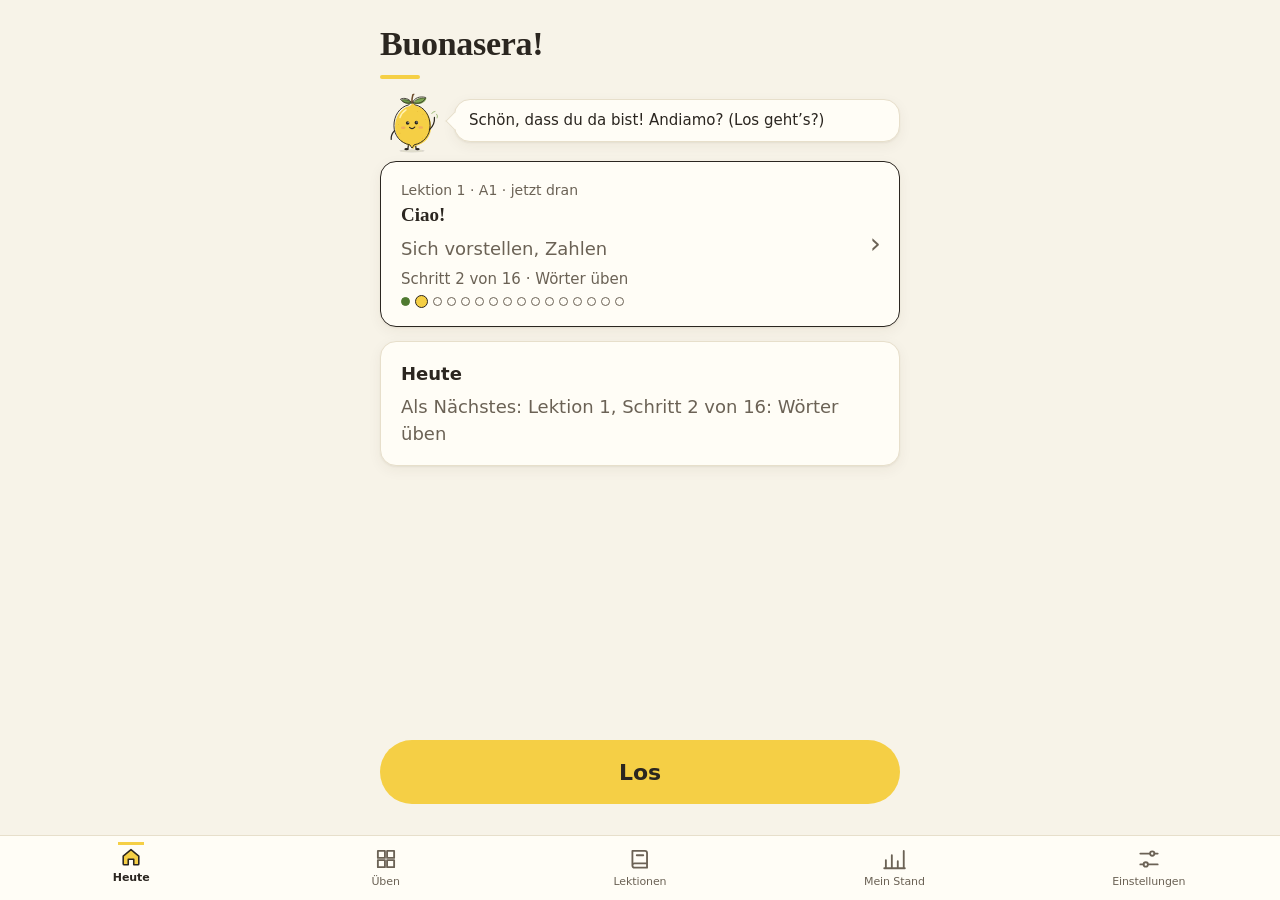
==== index.html @ 3db9e0c0 "Lektion als Weg, Etappe 2: Festigen statt Tageslimit - „Neue Wörter pro Tag“, Tageslimit und „Mehr n" ====
<!doctype html>
<html lang="de">
<head>
  <meta charset="utf-8">
  <meta name="viewport" content="width=device-width, initial-scale=1, viewport-fit=cover">
  <title>Italienisch</title>
  <meta name="description" content="Italienisch lernen – ruhig, ohne Werbung, offline.">
  <meta name="theme-color" content="#f7f3e8" media="(prefers-color-scheme: light)">
  <meta name="theme-color" content="#1e1c17" media="(prefers-color-scheme: dark)">

  <!-- iPhone: als App vom Home-Bildschirm starten -->
  <meta name="apple-mobile-web-app-capable" content="yes">
  <meta name="mobile-web-app-capable" content="yes">
  <meta name="apple-mobile-web-app-status-bar-style" content="default">
  <meta name="apple-mobile-web-app-title" content="Italienisch">
  <link rel="apple-touch-icon" href="icons/icon-180.png">
  <link rel="icon" href="icons/icon.svg" type="image/svg+xml">

  <link rel="manifest" href="manifest.webmanifest">
  <link rel="stylesheet" href="style.css">
</head>
<body>
  <main id="app">

    <!-- Startseite -->
    <section class="screen screen-heute" id="screen-start">
      <header class="kopf">
        <h1 id="gruss">Buongiorno!</h1>
      </header>

      <button class="begleiter" id="begleiter-start" type="button" aria-label="Begleiter: nächster Tipp">
        <span class="begleiter-bild"></span>
        <span class="begleiter-blase"><span class="begleiter-text"></span></span>
      </button>

      <!-- aktuelle Lektion (die Reihenfolge macht die App) -->
      <div class="lektionen-liste" id="jetzt-dran"></div>

      <div class="karte heute-karte">
        <p class="karte-titel">Heute</p>
        <p class="karte-text" id="heute-text">Etwa 10 Minuten: erst fällige Vokabeln, dann der nächste Teil deiner Lektion.</p>
        <div class="weiter-teil" id="weiter-karte" hidden>
          <p class="karte-text"><strong>Du warst gerade hier:</strong> <span id="weiter-text"></span></p>
          <button class="knopf-leise" id="knopf-weiter-verwerfen" type="button">Lieber neu anfangen</button>
        </div>
      </div>

      <button class="knopf-los knopf-los-unten" id="knopf-los" type="button">Los</button>
    </section>

    <!-- Reiter „Üben“ -->
    <section class="screen" id="screen-ueben" hidden>
      <header class="kopf">
        <h1>Frei üben</h1>
      </header>

      <div class="begleiter" id="begleiter-ueben">
        <span class="begleiter-bild"></span>
        <span class="begleiter-blase"><span class="begleiter-text"></span></span>
      </div>

      <button class="karte karte-knopf ueben-karte" id="knopf-kasten" type="button">
        <span class="ueben-symbol symbol-orange" aria-hidden="true"><svg viewBox="0 0 24 24"><path d="M4 9.5h16v10a1 1 0 0 1-1 1H5a1 1 0 0 1-1-1zM4 9.5 6 4.5h12l2 5M9.5 13.5h5"/></svg></span>
        <span class="karte-titel">Vokabelkasten</span>
        <span class="karte-text" id="kasten-stand-ueben">Deine Wörter in 5 Fächern</span>
        <span class="pfeil" aria-hidden="true">›</span>
      </button>

      <button class="karte karte-knopf ueben-karte" id="knopf-lesen" type="button">
        <span class="ueben-symbol symbol-gelb" aria-hidden="true"><svg viewBox="0 0 24 24"><path d="M12 6.5C10 5 7 4.5 4 5v13c3-.5 6 0 8 1.5 2-1.5 5-2 8-1.5V5c-3-.5-6 0-8 1.5zM12 6.5v13"/></svg></span>
        <span class="karte-titel">Lesen</span>
        <span class="karte-text" id="lesen-stand">Texte und Rezepte</span>
        <span class="pfeil" aria-hidden="true">›</span>
      </button>

      <button class="karte karte-knopf ueben-karte" id="knopf-grammatik" type="button">
        <span class="ueben-symbol symbol-gruen" aria-hidden="true"><svg viewBox="0 0 24 24"><path d="M4.5 19 9 5h1.5l4.5 14M6.3 14h6.9M16.5 11.5c.6-.9 1.5-1.3 2.5-1.3 1.6 0 2.5 1 2.5 2.5V19m0-4c-.8-.4-1.7-.5-2.6-.4-1.6.2-2.6 1-2.6 2.3 0 1.3 1 2.2 2.4 2.2 1.4 0 2.4-.8 2.8-1.8"/></svg></span>
        <span class="karte-titel">Grammatik</span>
        <span class="karte-text" id="grammatik-stand">Regeln und Übungen</span>
        <span class="pfeil" aria-hidden="true">›</span>
      </button>

      <button class="karte karte-knopf ueben-karte" id="knopf-hoeren-start" type="button">
        <span class="ueben-symbol symbol-blau" aria-hidden="true"><svg viewBox="0 0 24 24"><path d="M4.5 15v-3a7.5 7.5 0 0 1 15 0v3M4.5 14.5h2.5a1 1 0 0 1 1 1V19a1 1 0 0 1-1 1H5.5a1 1 0 0 1-1-1zM19.5 14.5H17a1 1 0 0 0-1 1V19a1 1 0 0 0 1 1h1.5a1 1 0 0 0 1-1z"/></svg></span>
        <span class="karte-titel">Hören &amp; Üben</span>
        <span class="karte-text" id="hoeren-stand-start">Wortpaare, Hören und schreiben, Sätze legen</span>
        <span class="pfeil" aria-hidden="true">›</span>
      </button>

      <button class="karte karte-knopf ueben-karte" id="knopf-woerterbuch" type="button">
        <span class="ueben-symbol symbol-stift" aria-hidden="true"><svg viewBox="0 0 24 24"><circle cx="10.5" cy="10.5" r="6"/><path d="M15 15l5 5"/></svg></span>
        <span class="karte-titel">Wörterbuch</span>
        <span class="karte-text">Italienisch – Deutsch, offline</span>
        <span class="pfeil" aria-hidden="true">›</span>
      </button>
    </section>

    <!-- Vokabelkasten (unter „Üben“): Fächer, fällige üben, Fach vorziehen -->
    <section class="screen" id="screen-kasten" hidden>
      <header class="kopf">
        <h1>Vokabelkasten</h1>
      </header>
      <p class="karte-text" id="kasten-zusammen"></p>
      <p class="meldung" id="kasten-zuletzt" hidden></p>

      <div class="kasten-faecher" id="kasten-faecher"></div>
      <p class="karte-text klein">Fach antippen: Wörter daraus vorziehen und üben.</p>

      <div class="knopf-gruppe">
        <button class="knopf-haupt" id="knopf-kasten-faellig" type="button">Fällige üben</button>
        <button class="knopf-zurueck" data-zurueck="ueben" type="button">Zurück zu Üben</button>
      </div>
    </section>

    <!-- Reiter „Lektionen“ -->
    <section class="screen" id="screen-lektionen" hidden>
      <header class="kopf">
        <h1>Lektionen</h1>
      </header>
      <p class="karte-text klein">Die App nimmt die Lektionen unter „Heute“ von selbst der Reihe nach. Hier kannst du vorblättern oder Erledigtes wiederholen.</p>
      <div class="lektionen-liste" id="lektionen-liste"></div>
      <details class="lektionen-erledigt" id="lektionen-erledigt" hidden>
        <summary id="lektionen-erledigt-titel">Erledigt – zum Wiederholen</summary>
        <div class="lektionen-liste" id="lektionen-erledigt-liste"></div>
      </details>
    </section>

    <!-- Eine Lektion -->
    <section class="screen" id="screen-lektion" hidden>
      <header class="kopf">
        <p class="gruss" id="lektion-meta"></p>
        <h1 id="lektion-titel" lang="it"></h1>
      </header>
      <p class="karte-text" id="lektion-situation"></p>

      <div class="begleiter" id="begleiter-lektion" hidden>
        <span class="begleiter-bild"></span>
        <span class="begleiter-blase"><span class="begleiter-text"></span></span>
      </div>

      <!-- Grammatik dieser Lektion: kurz zeigen, antippen öffnet das Kapitel -->
      <div class="lektion-grammatik" id="lektion-grammatik" hidden></div>

      <div class="lektionen-liste" id="lektion-teile"></div>

      <div class="karte" id="lektion-woerter" hidden>
        <p class="karte-titel">Wörter dieser Lektion</p>
        <ul class="lektion-wortliste" id="lektion-wortliste"></ul>
      </div>

      <div class="knopf-gruppe" id="lektion-extra"></div>

      <div class="knopf-gruppe">
        <button class="knopf-zurueck" data-zurueck type="button">Zur Startseite</button>
      </div>
    </section>

    <!-- Wörter einer Lektion: kenne ich / neu -->
    <section class="screen" id="screen-wortcheck" hidden>
      <header class="kopf">
        <p class="gruss" id="wortcheck-meta"></p>
        <h1>Kennst du die schon?</h1>
      </header>
      <p class="karte-text">Tipp an, was du schon kennst. Alles andere lernst du in den nächsten Runden kennen.</p>
      <p class="karte-text klein" id="wortcheck-duolingo" hidden>Wörter aus deiner Duolingo-Liste stehen schon auf „kenne ich“. Stimmt etwas nicht, tipp einfach auf „neu“.</p>

      <div class="wortcheck-liste" id="wortcheck-liste"></div>

      <div class="knopf-gruppe">
        <button class="knopf-haupt" id="knopf-wortcheck-fertig" type="button">Fertig</button>
      </div>
    </section>

    <!-- Sichern und Laden -->
    <section class="screen" id="screen-daten" hidden>
      <header class="kopf">
        <h1>Sichern &amp; Laden</h1>
      </header>

      <div class="karte">
        <p class="karte-text">Dein Lernstand liegt nur auf diesem iPhone. Mit „Sichern“ legst du eine Kopie als Datei ab, am besten in iCloud Drive. Mit „Laden“ holst du sie zurück, z. B. auf einem neuen iPhone.</p>
      </div>

      <div class="karte">
        <p class="karte-titel">Zuletzt gesichert</p>
        <p class="karte-text" id="zuletzt-gesichert">noch nie</p>
      </div>

      <p class="meldung" id="daten-meldung" role="status" hidden></p>

      <div class="knopf-gruppe">
        <button class="knopf-haupt" id="knopf-sichern" type="button">Sichern</button>
        <button class="knopf-zweit" id="knopf-laden" type="button">Laden</button>
        <input type="file" id="datei-laden" accept=".json,application/json" hidden>
        <button class="knopf-zurueck" data-zurueck="einst" type="button">Zurück</button>
      </div>
    </section>

    <!-- Meine Wörter -->
    <section class="screen" id="screen-woerter" hidden>
      <header class="kopf">
        <h1>Meine Wörter</h1>
      </header>
      <div class="filter-reihe" id="woerter-filter" role="group" aria-label="Wörter filtern"></div>
      <label class="schalter-zeile">
        <input type="checkbox" id="woerter-verdecken">
        <span>Deutsch verdecken – tippe auf „zeigen“, um dich selbst zu prüfen. Zählt nicht für den Karteikasten.</span>
      </label>
      <div id="woerter-gruppen"></div>
      <button class="knopf-zurueck" data-zurueck="stand" type="button">Zurück</button>
    </section>

    <!-- Vokabel-Abfrage -->
    <section class="screen" id="screen-runde" hidden>
      <header class="kopf kopf-zeile">
        <h2 class="kopf-klein">Vokabeln</h2>
        <span class="stand" id="abfrage-stand"></span>
      </header>

      <div class="karte frage-karte">
        <p class="frage-art" id="frage-art">Auf Italienisch?</p>
        <p class="frage-wort" id="frage-wort" lang="de"></p>
        <p class="loesung-neu" id="loesung-neu" lang="it" hidden></p>
        <div class="hoer-knoepfe" id="runde-hoer" hidden>
          <button class="knopf-klein knopf-klein-voll" id="runde-play" type="button">▶ Anhören</button>
          <button class="knopf-klein" id="runde-langsam" type="button">Langsam</button>
        </div>
      </div>

      <!-- Kennenlernen: Wort wählen -->
      <div class="antworten" id="runde-auswahl" lang="it" hidden></div>

      <!-- Kennenlernen: Wortpaare -->
      <div class="paare" id="runde-paare" hidden>
        <div class="paare-spalte" id="runde-paare-it" lang="it"></div>
        <div class="paare-spalte" id="runde-paare-de" lang="de"></div>
      </div>

      <!-- Italienisch → Deutsch: Antwort aus Kacheln legen -->
      <div id="runde-kacheln" hidden>
        <div class="kachel-ablage" id="runde-ablage" lang="de" aria-label="Deine Antwort"></div>
        <div class="kachel-vorrat" id="runde-vorrat" lang="de" aria-label="Wörter"></div>
      </div>

      <form class="eingabe" id="abfrage-form" autocomplete="off">
        <input class="eingabe-feld" id="abfrage-eingabe" type="text" lang="it"
               autocomplete="off" autocorrect="off" autocapitalize="none" spellcheck="false"
               enterkeyhint="done" placeholder="Italienisch eintippen" aria-label="Antwort auf Italienisch">
      </form>

      <div class="rueckmeldung" id="rueckmeldung" role="status" hidden>
        <p class="rueck-titel" id="rueck-titel"></p>
        <p class="rueck-text" id="rueck-text"></p>
      </div>

      <div class="knopf-gruppe">
        <button class="knopf-haupt" id="knopf-pruefen" type="button">Prüfen</button>
        <button class="knopf-leise" id="knopf-weiss-nicht" type="button">Weiß ich nicht</button>
        <button class="knopf-zurueck" id="knopf-beenden" type="button">Runde beenden</button>
      </div>
    </section>

    <!-- Liste der Lesetexte -->
    <section class="screen" id="screen-texte" hidden>
      <header class="kopf">
        <h1>Lesen</h1>
      </header>
      <div class="text-liste" id="text-liste"></div>
      <button class="knopf-zurueck" data-zurueck="ueben" type="button">Zurück</button>
    </section>

    <!-- Einen Text lesen -->
    <section class="screen" id="screen-lesen" hidden>
      <header class="kopf">
        <p class="gruss" id="lesen-meta"></p>
        <h1 id="lesen-titel" lang="it"></h1>
      </header>

      <div class="lesen-werkzeuge">
        <button class="knopf-klein" id="knopf-vorlesen" type="button">▶ Vorlesen</button>
        <span class="hinweis">Tippe auf ein Wort.</span>
      </div>
      <details class="stimm-einstellung" id="stimm-einstellung">
        <summary>Stimme und Tempo</summary>
        <label class="feld-label" for="tempo-wahl">Tempo</label>
        <select class="eingabe-feld eingabe-klein" id="tempo-wahl" data-tempo>
          <option value="0.55">sehr langsam</option>
          <option value="0.7">langsam</option>
          <option value="0.85">etwas langsamer</option>
          <option value="1">normal</option>
        </select>
        <label class="feld-label" for="stimme-wahl" id="stimme-label" data-stimmen-teil>Stimme</label>
        <select class="eingabe-feld eingabe-klein" id="stimme-wahl" data-stimme="" data-stimmen-teil></select>
        <p class="karte-text klein">Bessere Stimmen: Einstellungen → Bedienungshilfen → Gesprochene Inhalte → Stimmen → Italienisch → eine „Premium“- oder „Verbessert“-Stimme laden. Sie betonen Fragen deutlicher.</p>
      </details>
      <p class="meldung fehler" id="vorlese-hinweis" role="status" hidden></p>

      <article class="karte lesetext" id="lesen-text" lang="it"></article>

      <h2 class="abschnitt" id="fragen-titel">Hast du es verstanden?</h2>
      <div id="lesen-fragen"></div>
      <p class="meldung" id="fragen-ergebnis" role="status" hidden></p>

      <div class="knopf-gruppe">
        <button class="knopf-haupt" id="knopf-fragen-pruefen" type="button">Antworten prüfen</button>
        <button class="knopf-zurueck" id="knopf-lesen-zurueck" type="button">Zurück zu den Texten</button>
        <button class="knopf-leise knopf-gefahr" id="knopf-text-loeschen" type="button" hidden>Text löschen</button>
      </div>
    </section>

    <!-- Eigenen Text einfügen -->
    <section class="screen" id="screen-text-neu" hidden>
      <header class="kopf">
        <h1>Eigener Text</h1>
      </header>
      <p class="hinweis">Füge einen italienischen Text ein, z. B. ein Rezept. Danach kannst du auf jedes Wort tippen.</p>
      <input class="eingabe-feld eingabe-titel" id="neu-titel" type="text" lang="it"
             autocomplete="off" placeholder="Titel (freiwillig)" aria-label="Titel">
      <textarea class="eingabe-feld eingabe-text" id="neu-text" lang="it" rows="10"
                autocomplete="off" autocorrect="off" spellcheck="false"
                placeholder="Text hier einfügen …" aria-label="Italienischer Text"></textarea>
      <button class="knopf-klein" id="knopf-einfuegen" type="button">Aus Zwischenablage einfügen</button>
      <p class="meldung fehler" id="neu-meldung" role="status" hidden></p>
      <div class="knopf-gruppe">
        <button class="knopf-haupt" id="knopf-text-speichern" type="button">Speichern und lesen</button>
        <button class="knopf-zurueck" id="knopf-text-abbrechen" type="button">Abbrechen</button>
      </div>
    </section>

    <!-- Liste der Grammatik-Kapitel -->
    <section class="screen" id="screen-grammatik" hidden>
      <header class="kopf">
        <h1>Grammatik</h1>
      </header>
      <div class="text-liste" id="kapitel-liste"></div>
      <button class="knopf-zurueck" data-zurueck="ueben" type="button">Zurück</button>
    </section>

    <!-- Ein Kapitel: Regel und Tabelle -->
    <section class="screen" id="screen-kapitel" hidden>
      <header class="kopf">
        <p class="gruss" id="kapitel-meta"></p>
        <h1 id="kapitel-titel"></h1>
      </header>
      <div class="karte regel" id="kapitel-regel"></div>
      <div class="tabelle-rahmen">
        <table class="tabelle" id="kapitel-tabelle" lang="it"></table>
      </div>
      <p class="karte-text" id="kapitel-uebungen-stand"></p>
      <p class="karte-text" id="kapitel-zusatz-hinweis" hidden>Beim letzten Üben war noch einiges neu. Leichtere Zusatzübungen helfen, Schritt für Schritt.</p>
      <div class="knopf-gruppe">
        <button class="knopf-haupt" id="knopf-ueben" type="button">Üben</button>
        <button class="knopf-zweit" id="knopf-zusatz" type="button" hidden>Leichtere Zusatzübungen</button>
        <button class="knopf-zurueck" id="knopf-kapitel-zurueck" type="button">Zurück</button>
      </div>
    </section>

    <!-- Übung: Lücke oder Kacheln -->
    <section class="screen" id="screen-uebung" hidden>
      <header class="kopf kopf-zeile">
        <h2 class="kopf-klein" id="uebung-titel">Übung</h2>
        <span class="stand" id="uebung-stand"></span>
      </header>

      <div class="karte frage-karte">
        <p class="frage-art" id="uebung-art"></p>
        <p class="frage-wort uebung-de" id="uebung-de"></p>
        <ol class="tipp-liste" id="uebung-tipp" hidden></ol>
      </div>

      <!-- Auswahl (Zusatzübungen) -->
      <div id="uebung-wahl" hidden>
        <p class="luecke-satz" id="wahl-satz" lang="it"></p>
        <div class="antworten" id="wahl-antworten" lang="it"></div>
      </div>

      <!-- Lücke -->
      <div id="uebung-luecke">
        <p class="luecke-satz" id="luecke-satz" lang="it"></p>
        <form class="eingabe" id="luecke-form" autocomplete="off">
          <input class="eingabe-feld" id="luecke-eingabe" type="text" lang="it"
                 autocomplete="off" autocorrect="off" autocapitalize="none" spellcheck="false"
                 enterkeyhint="done" placeholder="Fehlendes Wort" aria-label="Fehlendes Wort">
        </form>
      </div>

      <!-- Kacheln -->
      <div id="uebung-kacheln">
        <div class="kachel-ablage" id="kachel-ablage" lang="it" aria-label="Dein Satz"></div>
        <div class="kachel-vorrat" id="kachel-vorrat" lang="it" aria-label="Wörter"></div>
      </div>

      <div class="rueckmeldung" id="uebung-rueck" role="status" hidden>
        <p class="rueck-titel" id="uebung-rueck-titel"></p>
        <p class="rueck-text" id="uebung-rueck-text"></p>
      </div>

      <div class="knopf-gruppe">
        <button class="knopf-haupt" id="knopf-uebung" type="button">Prüfen</button>
        <button class="knopf-zweit" id="knopf-uebung-zusatz" type="button" hidden>Leichtere Zusatzübungen</button>
        <button class="knopf-zurueck" id="knopf-uebung-beenden" type="button">Übung beenden</button>
      </div>
    </section>

    <!-- Aufgabenrunde: „Kann ich schon“ und gemischte Übungen einer Wiederholung -->
    <section class="screen" id="screen-aufgaben" hidden>
      <header class="kopf kopf-zeile">
        <h2 class="kopf-klein" id="aufgaben-titel"></h2>
        <span class="stand" id="aufgaben-stand"></span>
      </header>

      <div class="karte frage-karte">
        <p class="frage-art" id="aufgabe-art"></p>
        <p class="frage-wort" id="aufgabe-text"></p>
        <div class="hoer-knoepfe" id="aufgabe-hoer" hidden>
          <button class="knopf-klein knopf-klein-voll" id="aufgabe-play" type="button">▶ Anhören</button>
          <button class="knopf-klein" id="aufgabe-langsam" type="button">Langsam</button>
        </div>
      </div>

      <div id="aufgabe-luecke" hidden>
        <p class="luecke-satz" id="aufgabe-luecke-satz" lang="it"></p>
        <form class="eingabe" id="aufgabe-luecke-form" autocomplete="off">
          <input class="eingabe-feld" id="aufgabe-eingabe" type="text" lang="it"
                 autocomplete="off" autocorrect="off" autocapitalize="none" spellcheck="false"
                 enterkeyhint="done" placeholder="Fehlendes Wort" aria-label="Fehlendes Wort">
        </form>
      </div>

      <div id="aufgabe-kacheln" hidden>
        <div class="kachel-ablage" id="aufgabe-ablage" aria-label="Deine Antwort"></div>
        <div class="kachel-vorrat" id="aufgabe-vorrat" aria-label="Wörter"></div>
      </div>

      <div class="rueckmeldung" id="aufgabe-rueck" role="status" hidden>
        <p class="rueck-titel" id="aufgabe-rueck-titel"></p>
        <p class="rueck-text" id="aufgabe-rueck-text"></p>
      </div>

      <div class="knopf-gruppe">
        <button class="knopf-haupt" id="knopf-aufgabe" type="button">Prüfen</button>
        <button class="knopf-zweit" id="knopf-aufgabe-zusatz" type="button" hidden>Leichtere Zusatzübungen</button>
        <button class="knopf-zurueck" id="knopf-aufgaben-beenden" type="button">Beenden</button>
      </div>
    </section>

    <!-- Wörterbuch -->
    <section class="screen" id="screen-woerterbuch" hidden>
      <header class="kopf">
        <h1>Wörterbuch</h1>
      </header>
      <form class="eingabe" id="suche-form" autocomplete="off" role="search">
        <input class="eingabe-feld" id="suche-eingabe" type="search"
               autocomplete="off" autocorrect="off" autocapitalize="none" spellcheck="false"
               enterkeyhint="search" placeholder="Italienisch oder Deutsch" aria-label="Wort suchen">
      </form>
      <p class="hinweis" id="suche-hinweis"></p>
      <div class="treffer-liste" id="treffer-liste"></div>
      <p class="quelle">
        Wörterbuch: <a href="https://www.wikdict.com" target="_blank" rel="noopener">WikDict</a>,
        Daten aus <a href="https://de.wiktionary.org" target="_blank" rel="noopener">Wiktionary</a>,
        Lizenz <a href="https://www.wikdict.com/page/about" target="_blank" rel="noopener">CC BY-SA</a>.
      </p>
      <button class="knopf-zurueck" data-zurueck="ueben" type="button">Zurück</button>
    </section>

    <!-- Reiter „Mein Stand“ (früher Fortschritt) -->
    <section class="screen" id="screen-fortschritt" hidden>
      <header class="kopf">
        <h1>Mein Stand</h1>
      </header>

      <div class="karte">
        <p class="karte-titel">Wörter, die sitzen</p>
        <p class="zahl-gross" id="fs-sicher">0</p>
        <p class="karte-text" id="fs-sicher-text"></p>
        <button class="knopf-klein knopf-klein-voll fs-test-knopf" id="knopf-woerter" type="button">Alle Wörter ansehen</button>
      </div>

      <div class="karte">
        <p class="karte-titel">Dein Karteikasten</p>
        <div class="faecher" id="fs-faecher"></div>
        <p class="karte-text klein">Neu = wird gerade kennengelernt (ansehen, hören, zuordnen). Fach 1 = wird geschrieben, Fach 5 = sitzt lange.</p>
      </div>

      <div class="karte">
        <p class="karte-titel">Grammatik wiederholen</p>
        <div class="faecher" id="fs-gram-faecher"></div>
        <p class="karte-text klein" id="fs-gram-text">Geübte Kapitel kommen wie Vokabeln immer wieder – mit neuen Aufgaben. Fach 5 = sitzt lange.</p>
      </div>

      <div class="zahlen-reihe">
        <div class="karte">
          <p class="karte-titel">Texte verstanden</p>
          <p class="zahl-mittel" id="fs-texte"></p>
        </div>
        <div class="karte">
          <p class="karte-titel">Grammatik geübt</p>
          <p class="zahl-mittel" id="fs-grammatik"></p>
        </div>
      </div>

      <div class="karte">
        <p class="karte-titel">Niveau</p>
        <p class="zahl-mittel" id="fs-niveau">–</p>
        <p class="karte-text" id="fs-niveau-text">Noch kein Test gemacht.</p>
        <button class="knopf-klein fs-test-knopf" id="knopf-test" type="button">Niveau-Test machen (ca. 10 Min.)</button>
      </div>
    </section>

    <!-- Reiter „Einstellungen“ -->
    <section class="screen" id="screen-einstellungen" hidden>
      <header class="kopf">
        <h1>Einstellungen</h1>
      </header>

      <div class="karte">
        <p class="karte-titel">Vorlesen</p>
        <label class="feld-label" for="stand-tempo">Tempo</label>
        <select class="eingabe-feld eingabe-klein" id="stand-tempo" data-tempo>
          <option value="0.55">sehr langsam</option>
          <option value="0.7">langsam</option>
          <option value="0.85">etwas langsamer</option>
          <option value="1">normal</option>
        </select>
        <label class="feld-label" for="stand-stimme" data-stimmen-teil>Stimme</label>
        <select class="eingabe-feld eingabe-klein" id="stand-stimme" data-stimme="" data-stimmen-teil></select>
        <label class="feld-label" for="stand-stimme-m" data-stimmen-teil>Stimme für männliche Wörter (il, lo, un …)</label>
        <select class="eingabe-feld eingabe-klein" id="stand-stimme-m" data-stimme="M" data-stimmen-teil></select>
        <label class="feld-label" for="stand-stimme-w" data-stimmen-teil>Stimme für weibliche Wörter (la, le, una …)</label>
        <select class="eingabe-feld eingabe-klein" id="stand-stimme-w" data-stimme="W" data-stimmen-teil></select>
        <p class="karte-text klein" data-stimmen-teil>Gilt für Vokabeln und Wortpaare, nicht für Texte. So hörst du das Geschlecht mit.</p>
        <p class="karte-text klein">Mehr Stimmen: Einstellungen → Bedienungshilfen → Gesprochene Inhalte → Stimmen → Italienisch. Hörst du beim Tempo keinen Unterschied, probier eine andere Stimme – manche iPhone-Stimmen achten kaum aufs Tempo.</p>
      </div>

      <div class="karte">
        <p class="karte-titel">Sichern &amp; Laden</p>
        <p class="karte-text klein">Etwa einmal pro Woche eine Kopie in iCloud Drive ablegen.</p>
        <button class="knopf-klein fs-test-knopf" id="knopf-daten" type="button">Sichern &amp; Laden</button>
      </div>
    </section>

    <!-- Niveau-Test -->
    <section class="screen" id="screen-test" hidden>
      <header class="kopf kopf-zeile">
        <h2 class="kopf-klein">Niveau-Test</h2>
        <span class="stand" id="test-stand"></span>
      </header>
      <div class="karte frage" id="test-frage-karte">
        <p class="frage-text" id="test-frage" lang="it"></p>
        <div class="antworten" id="test-antworten"></div>
      </div>
      <div class="karte" id="test-ergebnis" hidden>
        <p class="karte-titel">Dein Niveau</p>
        <p class="zahl-gross" id="test-niveau"></p>
        <p class="karte-text" id="test-erklaerung"></p>
        <div class="faecher" id="test-stufen"></div>
      </div>
      <p class="hinweis" id="test-hinweis">Rate nicht zu viel – „weiß nicht“ ist ehrlicher.</p>
      <div class="knopf-gruppe">
        <button class="knopf-haupt" id="knopf-test-weiter" type="button">Weiter</button>
        <button class="knopf-zurueck" id="knopf-test-ende" type="button">Test abbrechen</button>
      </div>
    </section>

    <!-- Hören & Üben -->
    <section class="screen" id="screen-hoeren" hidden>
      <header class="kopf kopf-zeile">
        <h2 class="kopf-klein" id="hoeren-titel">Hören &amp; Üben</h2>
        <span class="stand" id="hoeren-stand"></span>
      </header>

      <div class="karte frage-karte">
        <p class="frage-art" id="hoeren-art"></p>
        <div class="hoer-knoepfe" id="hoer-knoepfe">
          <button class="knopf-klein knopf-klein-voll" id="knopf-hoeren-play" type="button">▶ Anhören</button>
          <button class="knopf-klein" id="knopf-hoeren-langsam" type="button">Langsam</button>
        </div>
        <p class="frage-wort" id="hoeren-ergebnis-titel" hidden></p>
      </div>

      <!-- Diktat -->
      <form class="eingabe" id="diktat-form" autocomplete="off">
        <input class="eingabe-feld" id="diktat-eingabe" type="text" lang="it"
               autocomplete="off" autocorrect="off" autocapitalize="sentences" spellcheck="false"
               enterkeyhint="done" placeholder="Schreib, was du hörst" aria-label="Gehörter Satz">
      </form>

      <!-- Kacheln -->
      <div id="hoer-kacheln">
        <div class="kachel-ablage" id="hoer-ablage" lang="it" aria-label="Dein Satz"></div>
        <div class="kachel-vorrat" id="hoer-vorrat" lang="it" aria-label="Wörter"></div>
      </div>

      <!-- Wortpaare -->
      <div class="paare" id="paare">
        <div class="paare-spalte" id="paare-it" lang="it"></div>
        <div class="paare-spalte" id="paare-de" lang="de"></div>
      </div>

      <div class="rueckmeldung" id="hoeren-rueck" role="status" hidden>
        <p class="rueck-titel" id="hoeren-rueck-titel"></p>
        <p class="rueck-text" id="hoeren-rueck-text"></p>
      </div>

      <div class="knopf-gruppe">
        <button class="knopf-haupt" id="knopf-hoeren" type="button">Prüfen</button>
        <button class="knopf-zurueck" id="knopf-hoeren-beenden" type="button">Übung beenden</button>
      </div>
    </section>

    <!-- Ende der Runde -->
    <section class="screen" id="screen-ende" hidden>
      <header class="kopf">
        <h1 id="ende-titel">Fertig für heute</h1>
      </header>
      <div class="begleiter" id="begleiter-ende">
        <span class="begleiter-bild"></span>
        <span class="begleiter-blase"><span class="begleiter-text"></span></span>
      </div>
      <div class="karte">
        <p class="karte-text" id="ende-text"></p>
      </div>
      <div class="karte">
        <p class="karte-titel">Wörter, die sitzen</p>
        <p class="zahl-gross" id="ende-sicher">0</p>
      </div>
      <div class="karte" id="ende-naechstes" hidden>
        <p class="karte-titel">Jetzt noch</p>
        <p class="karte-text" id="ende-naechstes-text" lang="it"></p>
      </div>
      <div class="knopf-gruppe">
        <button class="knopf-haupt" id="knopf-naechstes" type="button" hidden>Weiter</button>
        <button class="knopf-zweit" id="knopf-vorschlag" type="button" hidden></button>
        <button class="knopf-zurueck" data-zurueck type="button" id="knopf-ende-start">Zur Startseite</button>
      </div>
    </section>

  </main>

  <!-- Leiste oben: „‹ Zurück“ auf Unterseiten (führt den Zurück-Knopf der Seite aus) -->
  <div class="oben-leiste" id="oben-leiste" hidden>
    <button type="button" id="knopf-oben-zurueck"><span class="oben-zeichen" aria-hidden="true">‹</span> <span id="oben-zurueck-text">Zurück</span></button>
  </div>

  <!-- Leiste unten: die fünf Reiter -->
  <nav class="leiste" id="leiste" aria-label="Hauptmenü" hidden>
    <button type="button" data-reiter="heute">
      <svg viewBox="0 0 24 24" aria-hidden="true"><path d="M3.5 11 12 4l8.5 7v8.5a1 1 0 0 1-1 1H15v-6H9v6H4.5a1 1 0 0 1-1-1z"/></svg>
      <span>Heute</span>
    </button>
    <button type="button" data-reiter="ueben">
      <svg viewBox="0 0 24 24" aria-hidden="true"><path d="M4.5 4.5h6.5V11H4.5zM13 4.5h6.5V11H13zM4.5 13H11v6.5H4.5zM13 13h6.5v6.5H13z"/></svg>
      <span>Üben</span>
    </button>
    <button type="button" data-reiter="lektionen">
      <svg viewBox="0 0 24 24" aria-hidden="true"><path d="M5 4.5h11.5a2 2 0 0 1 2 2V20H7a2 2 0 0 1-2-2zM5 18a2 2 0 0 1 2-2h11.5M9 8.5h6"/></svg>
      <span>Lektionen</span>
    </button>
    <button type="button" data-reiter="stand">
      <svg viewBox="0 0 24 24" aria-hidden="true"><path d="M4.5 20V13M10 20V8.5M15.5 20v-6M21 20V4.5M3 20.5h19"/></svg>
      <span>Mein Stand</span>
    </button>
    <button type="button" data-reiter="einst">
      <svg viewBox="0 0 24 24" aria-hidden="true"><path d="M4 7h9M17 7h3M4 17h3M11 17h9"/><circle cx="15" cy="7" r="2"/><circle cx="9" cy="17" r="2"/></svg>
      <span>Einstellungen</span>
    </button>
  </nav>

  <!-- Wort-Blatt: erscheint unten, wenn man auf ein Wort tippt -->
  <div class="wort-blatt" id="wort-blatt" role="dialog" aria-label="Wortbedeutung" hidden>
    <div class="wort-kopf">
      <p class="wort-form" id="wort-form" lang="it"></p>
      <button class="knopf-schliessen" id="wort-schliessen" type="button" aria-label="Schließen">✕</button>
    </div>
    <p class="wort-grundform" id="wort-grundform" lang="it"></p>
    <p class="wort-bedeutung" id="wort-bedeutung"></p>
    <p class="wort-quelle" id="wort-quelle" hidden>aus dem Wörterbuch WikDict</p>
    <div class="wort-knoepfe">
      <button class="knopf-klein" id="wort-anhoeren" type="button">▶ Wort</button>
      <button class="knopf-klein" id="satz-anhoeren" type="button">▶ Satz</button>
      <button class="knopf-klein knopf-klein-voll" id="wort-merken" type="button">In Karteikarten</button>
    </div>
    <button class="regel-link" id="wort-regel" type="button" hidden></button>
    <button class="regel-link" id="wort-eigen-oeffnen" type="button">Eigene Bedeutung eintragen</button>
    <form class="wort-eigen" id="wort-eigen" autocomplete="off" hidden>
      <label class="feld-label" for="eigen-grundform">Grundform</label>
      <input class="eingabe-feld eingabe-klein" id="eigen-grundform" type="text" lang="it"
             autocomplete="off" autocorrect="off" autocapitalize="none" spellcheck="false">
      <label class="feld-label" for="eigen-bedeutung">Bedeutung auf Deutsch</label>
      <input class="eingabe-feld eingabe-klein" id="eigen-bedeutung" type="text" lang="de"
             autocomplete="off" enterkeyhint="done">
      <button class="knopf-klein knopf-klein-voll" type="submit">Speichern</button>
    </form>
  </div>

  <script src="speicher.js"></script>
  <script src="wortschatz.js"></script>
  <script src="vokabeln.js"></script>
  <script src="texte.js"></script>
  <script src="texte-b.js"></script>
  <script src="texte-a1.js"></script>
  <script src="texte-a2.js"></script>
  <script src="texte-b1.js"></script>
  <script src="texte-b2.js"></script>
  <script src="lesen.js"></script>
  <script src="grammatik.js"></script>
  <script src="grammatik-b.js"></script>
  <script src="zusatz.js"></script>
  <script src="erzeuger.js"></script>
  <script src="woerterbuch.js"></script>
  <script src="niveautest.js"></script>
  <script src="limo.js"></script>
  <script src="begleiter.js"></script>
  <script src="uebungen.js"></script>
  <script src="lektionen-inhalt.js"></script>
  <script src="lektionen-a1.js"></script>
  <script src="lektionen-a2.js"></script>
  <script src="lektionen-b1.js"></script>
  <script src="lektionen-b2.js"></script>
  <script src="saetze-a1.js"></script>
  <script src="saetze.js"></script>
  <script src="schon-bekannt.js"></script>
  <script src="lektionen.js"></script>
  <script src="woerterliste.js"></script>
  <script src="wiederholung.js"></script>
  <script src="app.js"></script>
</body>
</html>
---- style.css ----
/* Design „Limo“: Papier-Creme, Zitronengelb, Stiftfarbe, Blattgrün – hell und dunkel, je nach iPhone-Einstellung */
:root {
  --hintergrund: #f7f3e8;   /* Creme, wie Papier */
  --flaeche: #fffdf6;
  --text: #2b2620;          /* Limos Stiftfarbe statt Schwarz */
  --text-leise: #6b6255;
  --akzent: #f5cf45;        /* Zitronengelb: Hauptknöpfe, Markierungen */
  --akzent-text: #2b2620;   /* Schrift auf Gelb */
  --akzent-linie: #2b2620;  /* Rahmen und Schrift von Nebenknöpfen, Links */
  --richtig: #4f7a30;       /* Blattgrün: richtig, geschafft */
  --richtig-text: #fffdf6;
  --fehler: #3f6e8c;        /* ruhiges Blau: „noch nicht“ – ohne Alarm */
  --rand: #e7dfcb;
  --schatten: 0 1px 2px rgba(60, 50, 20, 0.06), 0 4px 14px rgba(60, 50, 20, 0.06);
  --serif: ui-serif, "New York", Georgia, "Times New Roman", serif;
  --radius: 16px;
  --kasten-farbe: #d9822b;   /* Symbol „Vokabelkasten“ unter Üben */
  --reiter-strich: #2b2620;  /* aktives Symbol unten: hell gelb gefüllt mit Stiftlinie */
  --reiter-fuellung: #f5cf45;
}

@media (prefers-color-scheme: dark) {
  :root {
    --hintergrund: #1e1c17;
    --flaeche: #29261f;
    --text: #efe8d8;
    --text-leise: #b5ac9a;
    --akzent: #f2cb45;
    --akzent-text: #2b2620;
    --akzent-linie: #f2cb45;
    --richtig: #a3c46f;
    --richtig-text: #1b2410;
    --fehler: #8eb8d4;
    --rand: #3b372e;
    --schatten: none;
    --reiter-strich: #f2cb45;  /* dunkel: gelbe Linie */
    --reiter-fuellung: none;
  }
}

* { box-sizing: border-box; }

html, body {
  margin: 0;
  background: var(--hintergrund);
  color: var(--text);
  font-family: -apple-system, BlinkMacSystemFont, "Segoe UI", system-ui, sans-serif;
  font-size: 18px;
  line-height: 1.5;
  -webkit-text-size-adjust: 100%;
  /* Höhe = echtes Fenster. (100vh/100dvh ist als Home-Bildschirm-App am iPhone
     etwas größer als sichtbar – dann scrollt die Seite ein Stück.) */
  height: 100%;
  overscroll-behavior: none;   /* kein Nachfedern, wenn nichts zu scrollen ist */
}

#app {
  max-width: 560px;
  margin: 0 auto;
  min-height: 100%;
  display: flex;
  flex-direction: column;
  /* Abstand zu Notch und Home-Leiste am iPhone */
  padding:
    calc(env(safe-area-inset-top) + 24px)
    calc(env(safe-area-inset-right) + 20px)
    calc(env(safe-area-inset-bottom) + 24px)
    calc(env(safe-area-inset-left) + 20px);
}

.screen {
  display: flex;
  flex-direction: column;
  gap: 20px;
  flex: 1 0 auto;    /* füllt den Rest von #app – so sitzt „Los“ unten */
}
.screen[hidden] { display: none; }

.kopf h1 {
  margin: 0;
  font-family: var(--serif);
  font-size: 34px;
  font-weight: 600;
  letter-spacing: -0.3px;
  line-height: 1.2;
}
/* feine Zitronen-Linie unter der Überschrift */
.kopf h1::after {
  content: '';
  display: block;
  width: 40px;
  height: 4px;
  border-radius: 2px;
  margin-top: 10px;
  background: var(--akzent);
}
.kopf-zeile h1::after { display: none; }
.kopf-klein,
.abschnitt,
.frage-wort,
.loesung-neu,
.zahl-gross,
.zahl-mittel,
.wort-form {
  font-family: var(--serif);
}
.gruss {
  margin: 0 0 4px;
  color: var(--text-leise);
}

.karte {
  background: var(--flaeche);
  border: 1px solid var(--rand);
  border-radius: var(--radius);
  padding: 18px 20px;
  box-shadow: var(--schatten);
}
.karte-titel {
  margin: 0 0 6px;
  font-weight: 600;
}
.karte-text {
  margin: 0;
  color: var(--text-leise);
}

button {
  font: inherit;
  cursor: pointer;
  -webkit-tap-highlight-color: transparent;
}

.knopf-los {
  margin-top: auto;            /* Knopf sitzt unten, gut mit dem Daumen erreichbar */
  width: 100%;
  min-height: 64px;
  border: none;
  border-radius: var(--radius);
  background: var(--akzent);
  color: var(--akzent-text);
  font-size: 22px;
  font-weight: 600;
}
.knopf-los:active { opacity: 0.85; }

.knopf-leise {
  align-self: center;
  margin-top: -8px;
  padding: 8px 16px;
  border: none;
  background: none;
  color: var(--text-leise);
  font-size: 16px;
}

/* Knöpfe unten, untereinander */
.knopf-gruppe {
  margin-top: auto;
  display: flex;
  flex-direction: column;
  gap: 12px;
}
.knopf-gruppe .knopf-zurueck { margin-top: 0; }

.knopf-haupt,
.knopf-zweit {
  width: 100%;
  min-height: 56px;
  border-radius: var(--radius);
  font-weight: 600;
}
.knopf-haupt {
  border: none;
  background: var(--akzent);
  color: var(--akzent-text);
}
.knopf-zweit {
  border: 1.5px solid var(--akzent-linie);
  background: transparent;
  color: var(--akzent-linie);
}
.knopf-haupt:active,
.knopf-zweit:active { opacity: 0.85; }

.meldung {
  margin: 0;
  padding: 14px 18px;
  border-radius: var(--radius);
  background: var(--flaeche);
  border-left: 4px solid var(--richtig);
}
.meldung.fehler { border-left-color: var(--fehler); }

/* ---------- Vokabel-Abfrage ---------- */

.kopf-zeile {
  display: flex;
  align-items: baseline;
  justify-content: space-between;
}
.kopf-klein {
  margin: 0;
  font-size: 22px;
}
.stand {
  color: var(--text-leise);
  font-size: 16px;
}

.frage-karte { padding: 24px 20px; }
.frage-art {
  margin: 0 0 8px;
  color: var(--text-leise);
  font-size: 16px;
}
.frage-wort {
  margin: 0;
  font-size: 28px;
  font-weight: 600;
  line-height: 1.25;
}
.loesung-neu {
  margin: 12px 0 0;
  font-size: 28px;
  color: var(--akzent-linie);
  font-weight: 600;
}

/* Satz-Aufgaben: ganzer Satz statt eines Worts, Wörter antippbar, Lernwort gelb hinterlegt */
.frage-wort.frage-satz {
  font-size: 22px;
  line-height: 1.45;
  overflow-wrap: anywhere;
}
.satz-wort {
  margin: 0;
  padding: 0;
  border: 0;
  background: none;
  color: inherit;
  font: inherit;
  cursor: pointer;
}
.satz-wort.lernwort {
  padding: 0 3px;
  border-radius: 4px;
  background: var(--akzent);
  color: var(--akzent-text);
}
.loesung-neu.satz-nachschlag {
  font-family: inherit;
  font-size: 17px;
  font-weight: 400;
  color: var(--text-leise);
}

.eingabe { margin: 0; }
.eingabe-feld {
  width: 100%;
  min-height: 56px;
  padding: 12px 16px;
  border: 1.5px solid var(--rand);
  border-radius: var(--radius);
  background: var(--flaeche);
  color: var(--text);
  font: inherit;
  font-size: 22px;        /* ab 16px zoomt das iPhone nicht ungefragt hinein */
}
.eingabe-feld:focus {
  outline: none;
  border-color: var(--akzent-linie);
}
.eingabe-feld[readonly] { opacity: 0.8; }

.rueckmeldung {
  padding: 14px 18px;
  border-radius: var(--radius);
  background: var(--flaeche);
  border-left: 4px solid var(--richtig);
}
.rueckmeldung.falsch { border-left-color: var(--fehler); }
/* kleine Limo oben rechts in der Aufgaben-Karte (begleiter.js: uebungLimo) */
.frage-karte { display: flow-root; }
.frage-limo {
  float: right;
  width: 84px;
  height: 84px;
  margin: -12px -8px 4px 12px;
}
.frage-limo .roboter {
  width: 100%;
  height: 100%;
  display: block;
}
.rueck-titel {
  margin: 0;
  font-weight: 600;
}
.rueck-text {
  margin: 4px 0 0;
  color: var(--text-leise);
}
.rueck-text strong { color: var(--text); }

.zahl-gross {
  margin: 0;
  font-size: 40px;
  font-weight: 600;
  color: var(--richtig);
}

/* ---------- Lesen ---------- */

.karte-knopf {
  position: relative;
  display: flex;
  flex-direction: column;
  width: 100%;
  text-align: left;
  color: var(--text);
  font: inherit;
}
.karte-knopf .karte-titel,
.karte-knopf .karte-text { display: block; }
.karte-knopf:active { opacity: 0.85; }
.pfeil {
  position: absolute;
  right: 18px;
  top: 50%;
  transform: translateY(-50%);
  font-size: 28px;
  color: var(--text-leise);
}

.text-liste {
  display: flex;
  flex-direction: column;
  gap: 10px;
}
.stufe-titel {
  margin: 12px 0 2px;
  font-size: 15px;
  font-weight: 600;
  color: var(--text-leise);
}
.text-eintrag { padding: 14px 44px 14px 18px; }
.text-eintrag .karte-titel { margin: 0; }
.text-eintrag .karte-text { font-size: 15px; }
.haken { color: var(--richtig); }

.lesen-werkzeuge {
  display: flex;
  align-items: center;
  gap: 12px;
  margin-top: -6px;
}
.hinweis {
  color: var(--text-leise);
  font-size: 15px;
}
.knopf-klein {
  min-height: 40px;
  padding: 6px 14px;
  border: 1.5px solid var(--akzent-linie);
  border-radius: 999px;
  background: transparent;
  color: var(--akzent-linie);
  font-size: 16px;
  font-weight: 600;
}
.knopf-klein-voll {
  background: var(--akzent);
  color: var(--akzent-text);
}
.knopf-klein:disabled {
  border-color: var(--rand);
  background: transparent;
  color: var(--text-leise);
}

.lesetext {
  font-family: var(--serif);
  font-size: 20px;
  line-height: 1.7;
  padding: 20px;
}
.lesetext p { margin: 0 0 14px; }
.lesetext p:last-child { margin-bottom: 0; }
.lesetext h3 {
  margin: 18px 0 6px;
  font-size: 17px;
  color: var(--text-leise);
}
.lesetext h3:first-child { margin-top: 0; }
.lesetext ul { margin: 0 0 8px; padding-left: 22px; }
.wort {
  border-radius: 4px;
  cursor: pointer;
  -webkit-tap-highlight-color: transparent;
}
.wort.gewaehlt {
  background: var(--akzent);
  color: var(--akzent-text);
}

.abschnitt {
  margin: 8px 0 0;
  font-size: 20px;
}
.frage {
  margin-bottom: 12px;
}
.frage-text {
  margin: 0 0 10px;
  font-weight: 600;
}
.antworten {
  display: flex;
  flex-direction: column;
  gap: 8px;
}
.antworten[hidden] { display: none; }
.antwort {
  min-height: 48px;
  padding: 10px 14px;
  border: 1.5px solid var(--rand);
  border-radius: 12px;
  background: var(--hintergrund);
  color: var(--text);
  text-align: left;
}
.antwort.gewaehlt { border-color: var(--akzent-linie); }
.antwort-leise { color: var(--text-leise); border-style: dashed; }
.knopf-haupt:disabled { opacity: 0.45; }
.antwort.richtig { border-color: var(--richtig); background: var(--richtig); color: var(--richtig-text); }
.antwort.falsch { border-color: var(--fehler); }

/* Wort-Blatt unten */
.wort-blatt {
  position: fixed;
  left: 0;
  right: 0;
  bottom: 0;
  z-index: 10;
  max-width: 560px;
  margin: 0 auto;
  padding: 18px 20px calc(env(safe-area-inset-bottom) + 18px);
  background: var(--flaeche);
  border: 1px solid var(--rand);
  border-bottom: none;
  border-radius: 20px 20px 0 0;
  box-shadow: 0 -6px 24px rgba(0, 0, 0, 0.12);
}
.wort-blatt[hidden] { display: none; }
.wort-kopf {
  display: flex;
  justify-content: space-between;
  align-items: flex-start;
}
.wort-form {
  margin: 0;
  font-size: 26px;
  font-weight: 700;
}
.knopf-schliessen {
  width: 40px;
  height: 40px;
  border: none;
  border-radius: 50%;
  background: var(--hintergrund);
  color: var(--text-leise);
  font-size: 18px;
}
.wort-grundform {
  margin: 2px 0 0;
  color: var(--text-leise);
  font-size: 16px;
}
.wort-bedeutung {
  margin: 8px 0 14px;
  font-size: 19px;
}
.wort-knoepfe {
  display: flex;
  gap: 10px;
  flex-wrap: wrap;
}

/* ---------- Grammatik ---------- */

.regel p { margin: 0 0 10px; }
.regel p:last-child { margin-bottom: 0; }

.tabelle-rahmen {
  overflow-x: auto;
  border: 1px solid var(--rand);
  border-radius: var(--radius);
  background: var(--flaeche);
}
.tabelle {
  width: 100%;
  border-collapse: collapse;
  font-size: 16px;
}
.tabelle th,
.tabelle td {
  padding: 9px 12px;
  text-align: left;
  border-bottom: 1px solid var(--rand);
}
.tabelle tr:last-child td { border-bottom: none; }
.tabelle th {
  color: var(--text-leise);
  font-weight: 600;
  font-size: 14px;
}
.tabelle td:first-child {
  color: var(--text-leise);
  font-size: 15px;
}

.uebung-de { font-size: 22px; }
.luecke-satz {
  margin: 0 0 12px;
  font-size: 22px;
}
.luecke-satz .luecke {
  display: inline-block;
  min-width: 70px;
  border-bottom: 2px solid var(--akzent-linie);
  color: var(--akzent-linie);
  text-align: center;
}

/* Ablage hat von Anfang an zwei Zeilen mit Linien (wie liniertes Papier),
   damit beim Legen nichts nach unten springt. Kachel 48px + Abstand 8px = 56px pro Zeile. */
.kachel-ablage {
  min-height: 124px;
  padding: 10px;
  display: flex;
  flex-wrap: wrap;
  align-content: flex-start;
  gap: 8px;
  margin-bottom: 16px;
  background-image: repeating-linear-gradient(to bottom,
    transparent 0, transparent 52px, var(--rand) 52px, var(--rand) 54px, transparent 54px, transparent 56px);
  background-position: 0 10px;
  background-repeat: repeat-y;
  background-size: 100% 56px;
}
.kachel-vorrat {
  display: flex;
  flex-wrap: wrap;
  gap: 8px;
  justify-content: center;
}
.kachel {
  height: 48px;          /* feste Höhe: passt genau in die Zeilen der Ablage */
  padding: 0 14px;
  white-space: nowrap;
  border: 1.5px solid var(--rand);
  border-bottom-width: 3px;
  border-radius: 12px;
  background: var(--flaeche);
  color: var(--text);
  font-size: 19px;
}
.kachel:active { transform: translateY(1px); }
/* Benutzte Kachel bleibt als graue Lücke stehen, damit nichts verrutscht */
.kachel.benutzt {
  color: transparent;
  background: var(--rand);
  border-color: var(--rand);
  pointer-events: none;
}
.kachel-ablage.fertig .kachel { pointer-events: none; }

.regel-link {
  margin-top: 12px;
  padding: 0;
  border: none;
  background: none;
  color: var(--akzent-linie);
  font-size: 16px;
  font-weight: 600;
  text-align: left;
}

/* ---------- Begleiter (Limo mit Sprechblase) ---------- */

:root {
  --limo-tinte: #2b2620;
}
@media (prefers-color-scheme: dark) {
  :root {
    --limo-tinte: #e9dfd0;
  }
}

.begleiter {
  display: flex;
  align-items: center;
  gap: 10px;
  width: 100%;
  margin: -4px 0 -6px;
  padding: 0;
  border: none;
  background: none;
  color: var(--text);
  text-align: left;
  font: inherit;
}
.begleiter-bild {
  flex: none;
  width: 76px;
  height: 76px;
}
.begleiter-bild .roboter {
  width: 100%;
  height: 100%;
  display: block;
}
.begleiter-blase {
  position: relative;
  flex: 1;
  padding: 10px 14px;
  border: 1px solid var(--rand);
  border-radius: 16px;
  background: var(--flaeche);
  box-shadow: var(--schatten);
  font-size: 16px;
  line-height: 1.4;
}
/* kleine Spitze der Sprechblase zu Limo hin */
.begleiter-blase::before {
  content: '';
  position: absolute;
  left: -7px;
  top: 50%;
  width: 12px;
  height: 12px;
  background: var(--flaeche);
  border-left: 1px solid var(--rand);
  border-bottom: 1px solid var(--rand);
  transform: translateY(-50%) rotate(45deg);
}

/* Limo (limo.js): Linien neben der Zitrone nehmen diese Farbe */
.limo { color: var(--limo-tinte); overflow: visible; }

/* sanftes Hüpfen beim Jubeln – nur wenn das iPhone Bewegung erlaubt */
@media (prefers-reduced-motion: no-preference) {
  .begleiter[data-stimmung="jubelt"] .roboter { animation: huepfen 0.9s ease-in-out 2; }
}
@keyframes huepfen {
  0%, 100% { transform: translateY(0); }
  50% { transform: translateY(-6px); }
}

/* ---------- Fortschritt ---------- */

.zahl-mittel {
  margin: 0;
  font-size: 28px;
  font-weight: 600;
  color: var(--richtig);
}
.zahlen-reihe {
  display: grid;
  grid-template-columns: minmax(0, 1fr) minmax(0, 1fr);
  gap: 12px;
}
.zahlen-reihe .karte { padding: 14px 16px; }
.zahlen-reihe .karte-titel { font-size: 15px; }
.karte-text.klein { font-size: 14px; margin-top: 8px; }

.faecher {
  display: flex;
  flex-direction: column;
  gap: 6px;
  margin-top: 8px;
}
.fach {
  display: grid;
  grid-template-columns: 56px minmax(0, 1fr) 40px;
  align-items: center;
  gap: 8px;
  font-size: 15px;
}
.fach-name { color: var(--text-leise); }
.fach-balken {
  height: 12px;
  border-radius: 6px;
  background: var(--hintergrund);
  overflow: hidden;
}
.fach-balken span {
  display: block;
  height: 100%;
  border-radius: 6px;
  background: var(--richtig);
}
.fach-zahl { text-align: right; }
.fs-test-knopf { margin-top: 12px; }

/* ---------- Wörterbuch ---------- */

.treffer-liste {
  display: flex;
  flex-direction: column;
  border: 1px solid var(--rand);
  border-radius: var(--radius);
  background: var(--flaeche);
  overflow: hidden;
}
.treffer-liste:empty { display: none; }
.treffer {
  display: flex;
  align-items: center;
  gap: 12px;
  padding: 12px 14px;
  border-bottom: 1px solid var(--rand);
}
.treffer:last-child { border-bottom: none; }
.treffer-text { flex: 1; min-width: 0; }
.treffer-it {
  margin: 0;
  font-weight: 600;
}
.treffer-de {
  margin: 2px 0 0;
  color: var(--text-leise);
  font-size: 16px;
  overflow-wrap: anywhere;
}
.knopf-plus {
  flex: none;
  width: 40px;
  height: 40px;
  border: 1.5px solid var(--akzent-linie);
  border-radius: 50%;
  background: transparent;
  color: var(--akzent-linie);
  font-size: 20px;
  line-height: 1;
}
.knopf-plus:disabled {
  border-color: var(--rand);
  color: var(--text-leise);
}

.quelle,
.wort-quelle {
  margin: 0;
  color: var(--text-leise);
  font-size: 14px;
}
.wort-quelle { margin: -8px 0 14px; }
.quelle a { color: inherit; }

/* ---------- Hören & Üben ---------- */

.hoer-knoepfe {
  display: flex;
  gap: 10px;
  margin-top: 4px;
}
.hoer-knoepfe[hidden] { display: none; }
.wort-falsch {
  background: var(--fehler);
  color: var(--flaeche);
  border-radius: 4px;
  padding: 0 3px;
}

.paare {
  display: grid;
  grid-template-columns: minmax(0, 1fr) minmax(0, 1fr);
  gap: 10px;
}
.paare[hidden] { display: none; }
.paare-spalte {
  display: flex;
  flex-direction: column;
  gap: 10px;
}
.paar {
  min-height: 76px;   /* Platz für zwei Zeilen – so bleiben die Reihen gleich hoch */
  padding: 8px 10px;
  border: 1.5px solid var(--rand);
  border-bottom-width: 3px;
  border-radius: 12px;
  background: var(--flaeche);
  color: var(--text);
  font-size: 17px;
  line-height: 1.25;
  overflow-wrap: anywhere;
}
.paar.gewaehlt { border-color: var(--akzent-linie); }
.paar.passt {
  border-color: var(--richtig);
  background: var(--richtig);
  color: var(--richtig-text);
  opacity: 0.55;
  pointer-events: none;
}
.paar.daneben { border-color: var(--fehler); }

/* ---------- Stimme und Tempo ---------- */

.stimm-einstellung {
  margin-top: -8px;
  font-size: 16px;
  color: var(--text-leise);
}
.stimm-einstellung summary {
  cursor: pointer;
  padding: 4px 0;
}
.stimm-einstellung[open] {
  display: flex;
  flex-direction: column;
  gap: 6px;
}
.stimm-einstellung select { color: var(--text); }

/* ---------- Eigene Texte ---------- */

.eingabe-titel { font-size: 18px; }
.eingabe-text {
  min-height: 220px;
  font-size: 18px;
  line-height: 1.5;
  resize: vertical;
}
#knopf-einfuegen { align-self: flex-start; }
.knopf-neu {
  min-height: 52px;
  border: 1.5px dashed var(--akzent-linie);
  border-radius: var(--radius);
  background: transparent;
  color: var(--akzent-linie);
  font-weight: 600;
}
.knopf-gefahr { color: var(--fehler); }

.wort-eigen {
  display: flex;
  flex-direction: column;
  gap: 6px;
  margin-top: 12px;
}
.wort-eigen[hidden] { display: none; }
.feld-label {
  font-size: 14px;
  color: var(--text-leise);
}
.eingabe-klein {
  min-height: 44px;
  font-size: 18px;
}
.wort-eigen .knopf-klein { align-self: flex-start; margin-top: 6px; }

.knopf-zurueck {
  margin-top: auto;
  width: 100%;
  min-height: 52px;
  border: 1px solid var(--rand);
  border-radius: var(--radius);
  background: var(--flaeche);
  color: var(--text);
}

/* ---------- Lektionen ---------- */

.knopf-los.knopf-los-oben { margin-top: 0; }

.lektionen-liste {
  display: flex;
  flex-direction: column;
  gap: 10px;
}
.lektion-eintrag.jetzt { border: 1.5px solid var(--akzent-linie); }
.lektion-eintrag.spaeter { opacity: 0.55; }
.lektion-nr {
  display: block;
  color: var(--text-leise);
  font-size: 14px;
}
.lektion-eintrag .karte-titel { font-family: var(--serif); font-size: 19px; }
.teil-zeile {
  display: flex;
  flex-wrap: wrap;
  gap: 4px 14px;
  margin-top: 6px;
  color: var(--text-leise);
  font-size: 15px;
}
.teil-fertig { color: var(--richtig); }

/* Lektion als Weg: Punkte-Reihe (Heute) und Liste der Schritte (Lektionsseite) */
.weg-zeile { display: block; margin-top: 6px; }
.weg-text { display: block; color: var(--text-leise); font-size: 15px; }
.weg-punkte { display: flex; flex-wrap: wrap; gap: 5px; margin-top: 6px; }
.weg-punkt {
  width: 9px;
  height: 9px;
  border-radius: 50%;
  border: 1.5px solid var(--text-leise);
}
.weg-punkt.gemacht { background: var(--richtig); border-color: var(--richtig); }
.weg-punkt.jetzt { background: var(--akzent); border-color: var(--akzent-linie); width: 13px; height: 13px; margin-top: -2px; }

.weg-liste { list-style: none; margin: 0; padding: 0; display: flex; flex-direction: column; gap: 6px; }
.weg-schritt-knopf {
  display: flex;
  align-items: center;
  gap: 12px;
  width: 100%;
  padding: 11px 14px;
  border: 1px solid var(--rand);
  border-radius: 12px;
  background: var(--flaeche);
  color: var(--text);
  font: inherit;
  font-size: 16px;
  text-align: left;
}
button.weg-schritt-knopf { cursor: pointer; }
.weg-zeichen { width: 18px; text-align: center; flex-shrink: 0; }
.weg-schritt.gemacht .weg-zeichen { color: var(--richtig); }
.weg-schritt.jetzt .weg-schritt-knopf { border: 1.5px solid var(--akzent-linie); box-shadow: var(--schatten); }
.weg-schritt.jetzt .weg-zeichen { color: var(--akzent-linie); }
.weg-schritt.spaeter .weg-schritt-knopf { background: transparent; color: var(--text-leise); }

.lektionen-erledigt summary {
  padding: 8px 0;
  color: var(--text-leise);
  cursor: pointer;
}
.lektionen-erledigt[open] summary { margin-bottom: 8px; }

.lektion-wortliste {
  margin: 0;
  padding: 0;
  list-style: none;
}
.lektion-wortliste li {
  display: flex;
  justify-content: space-between;
  gap: 12px;
  padding: 8px 0;
  border-top: 1px solid var(--rand);
}
.lektion-wortliste .wort-it { font-family: var(--serif); }
.lektion-wortliste .wort-stand { color: var(--text-leise); font-size: 14px; white-space: nowrap; }

.wortcheck-liste {
  display: flex;
  flex-direction: column;
  border: 1px solid var(--rand);
  border-radius: var(--radius);
  background: var(--flaeche);
  overflow: hidden;
}
.wortcheck-zeile {
  display: flex;
  align-items: center;
  justify-content: space-between;
  gap: 10px;
  padding: 10px 14px;
  border-top: 1px solid var(--rand);
}
.wortcheck-zeile:first-child { border-top: none; }
.wortcheck-wort { min-width: 0; }
.wortcheck-wort .wort-it { display: block; font-family: var(--serif); font-size: 18px; }
.wortcheck-wort .wort-de { display: block; color: var(--text-leise); font-size: 15px; }
.wortcheck-wahl { display: flex; gap: 6px; flex-shrink: 0; }
.wortcheck-wahl button {
  min-height: 36px;
  padding: 4px 12px;
  border: 1.5px solid var(--rand);
  border-radius: 999px;
  background: transparent;
  color: var(--text-leise);
  font-size: 15px;
}
.wortcheck-wahl button.gewaehlt {
  border-color: var(--richtig);
  background: var(--richtig);
  color: var(--richtig-text);
}

.begleiter[hidden] { display: none; }

/* Zusatzübungen: Tipp in kleinen Schritten */
.tipp-liste {
  margin: 12px 0 0;
  padding-left: 22px;
  font-family: var(--serif);
  line-height: 1.5;
}
.tipp-liste li { margin-bottom: 8px; }
.tipp-liste li:last-child { margin-bottom: 0; }
.tipp-liste[hidden] { display: none; }
#uebung-wahl .antworten { margin-top: 12px; }

/* ---------- Leiste unten (vier Reiter) ---------- */

.leiste {
  position: fixed;
  left: 0;
  right: 0;
  bottom: 0;
  z-index: 20;
  display: grid;
  grid-template-columns: repeat(4, minmax(0, 1fr));
  padding: 6px calc(env(safe-area-inset-right) + 4px) calc(env(safe-area-inset-bottom) + 6px) calc(env(safe-area-inset-left) + 4px);
  background: var(--flaeche);
  border-top: 1px solid var(--rand);
}
.leiste[hidden] { display: none; }
.leiste button {
  display: flex;
  flex-direction: column;
  align-items: center;
  gap: 2px;
  min-height: 48px;
  padding: 4px 2px;
  border: none;
  background: none;
  color: var(--text-leise);
  font: inherit;
  font-size: 12px;
  cursor: pointer;
}
.leiste svg {
  width: 26px;
  height: 26px;
  fill: none;
  stroke: currentColor;
  stroke-width: 1.7;
  stroke-linecap: round;
  stroke-linejoin: round;
}
.leiste button[aria-current="page"] {
  color: var(--text);
  font-weight: 600;
}
/* kleiner gelber Strich über dem aktiven Reiter */
.leiste button[aria-current="page"] svg {
  border-top: 3px solid var(--akzent);
  padding-top: 1px;
  margin-top: -4px;
  stroke: var(--reiter-strich);
  fill: var(--reiter-fuellung);
}
/* Platz unten, damit die Leiste nichts verdeckt */
body.mit-leiste #app {
  padding-bottom: calc(env(safe-area-inset-bottom) + 96px);
}

/* ---------- Meine Wörter ---------- */

.filter-reihe {
  display: flex;
  flex-wrap: wrap;
  gap: 8px;
}
.filter-knopf {
  min-height: 40px;
  padding: 6px 12px;
  border: 1.5px solid var(--rand);
  border-radius: 999px;
  background: var(--flaeche);
  color: var(--text);
  font: inherit;
  font-size: 15px;
  cursor: pointer;
}
.filter-knopf[aria-pressed="true"] {
  border-color: var(--akzent-linie);
  background: var(--akzent);
  color: var(--akzent-text);
  font-weight: 600;
}
.schalter-zeile {
  display: flex;
  gap: 10px;
  align-items: flex-start;
  font-size: 15px;
  color: var(--text-leise);
}
.schalter-zeile input {
  flex: none;
  width: 22px;
  height: 22px;
  margin: 1px 0 0;
  accent-color: var(--richtig);
}
.woerter-gruppe {
  margin-bottom: 10px;
  border: 1px solid var(--rand);
  border-radius: var(--radius);
  background: var(--flaeche);
}
.woerter-gruppe summary {
  display: flex;
  justify-content: space-between;
  gap: 10px;
  padding: 14px 16px;
  cursor: pointer;
  font-weight: 600;
}
.gruppe-zahl {
  flex: none;
  color: var(--text-leise);
  font-weight: 400;
  font-size: 15px;
}
.woerter-zeilen {
  margin: 0;
  padding: 0 16px 8px;
  list-style: none;
}
.wort-zeile {
  display: grid;
  grid-template-columns: minmax(0, 1fr) auto;
  gap: 2px 10px;
  padding: 10px 0;
  border-top: 1px solid var(--rand);
}
.wort-it {
  justify-self: start;
  padding: 0;
  border: none;
  background: none;
  color: var(--text);
  font-family: var(--serif);
  font-size: 19px;
  text-align: left;
  cursor: pointer;
}
.wort-stand {
  font-size: 13px;
  color: var(--text-leise);
  white-space: nowrap;
}
.stand-sitzt .wort-stand { color: var(--richtig); font-weight: 600; }
.stand-nichtDran .wort-it { color: var(--text-leise); }
.wort-de {
  grid-column: 1 / -1;
  font-size: 15px;
  color: var(--text-leise);
}
.wort-zeigen {
  min-height: 32px;
  padding: 2px 12px;
  border: 1.5px dashed var(--akzent-linie);
  border-radius: 999px;
  background: none;
  color: var(--akzent-linie);
  font: inherit;
  font-size: 14px;
  cursor: pointer;
}

/* Stimmen-Auswahl nur bei mehreren italienischen Stimmen */
[data-stimmen-teil][hidden] { display: none; }

/* ---------- Leiste unten: fünf Reiter ---------- */
.leiste { grid-template-columns: repeat(5, minmax(0, 1fr)); }
.leiste button { font-size: 11px; letter-spacing: -0.1px; }
.leiste button span { max-width: 100%; overflow: hidden; text-overflow: ellipsis; white-space: nowrap; }

/* ---------- Leiste oben: „‹ Zurück“ wie bei iPhone-Apps ---------- */
.oben-leiste {
  position: fixed;
  top: 0;
  left: 0;
  right: 0;
  z-index: 20;
  padding: env(safe-area-inset-top) calc(env(safe-area-inset-right) + 8px) 0 calc(env(safe-area-inset-left) + 8px);
  background: var(--hintergrund);
  border-bottom: 1px solid var(--rand);
}
.oben-leiste[hidden] { display: none; }
#knopf-oben-zurueck {
  display: flex;
  align-items: center;
  gap: 4px;
  max-width: 100%;
  min-height: 44px;
  padding: 0 8px;
  border: none;
  background: none;
  color: var(--akzent-linie);
  font: inherit;
  font-size: 17px;
  cursor: pointer;
}
#oben-zurueck-text { overflow: hidden; text-overflow: ellipsis; white-space: nowrap; }
.oben-zeichen { font-size: 28px; line-height: 1; margin-top: -3px; }
body.mit-oben #app { padding-top: calc(env(safe-area-inset-top) + 64px); }
/* der Zurück-Knopf unten ist dann doppelt */
body.mit-oben .screen .knopf-zurueck { display: none; }

/* ---------- Heute: alles auf einen Blick, ohne Scrollen ---------- */
.screen-heute { gap: 14px; }
.screen-heute .begleiter-bild { width: 64px; height: 64px; }
.screen-heute .begleiter-blase { font-size: 15px; }
.heute-karte .karte-text { margin-top: 2px; }
.weiter-teil { margin-top: 10px; padding-top: 10px; border-top: 1px solid var(--rand); display: flex; flex-direction: column; }
.weiter-teil .knopf-leise { margin-top: 2px; align-self: flex-start; padding-left: 0; }
.knopf-los.knopf-los-unten { margin-top: auto; }
.weiter-teil[hidden] { display: none; }

/* ---------- Frei üben: farbige Symbole wie in den iPhone-Einstellungen ---------- */
.ueben-karte { padding-left: 80px; padding-right: 44px; min-height: 84px; justify-content: center; }
.ueben-symbol {
  position: absolute;
  left: 18px;
  top: 50%;
  transform: translateY(-50%);
  display: flex;
  align-items: center;
  justify-content: center;
  width: 46px;
  height: 46px;
  border-radius: 12px;
}
.ueben-symbol svg {
  width: 28px;
  height: 28px;
  fill: none;
  stroke: currentColor;
  stroke-width: 1.8;
  stroke-linecap: round;
  stroke-linejoin: round;
}
/* Farbe + Strich mit genug Kontrast, hell und dunkel */
.symbol-gelb { background: var(--akzent); color: var(--akzent-text); }
.symbol-gruen { background: var(--richtig); color: var(--richtig-text); }
.symbol-blau { background: var(--fehler); color: var(--flaeche); }
.symbol-stift { background: var(--text); color: var(--flaeche); }
.ueben-karte .karte-text { font-size: 15px; }
#screen-ueben { gap: 14px; }
#screen-ueben .begleiter-bild { width: 64px; height: 64px; }
#screen-ueben .begleiter-blase { font-size: 15px; }

/* ---------- Grammatik der Lektion (kurz) ---------- */
.lektion-grammatik { display: flex; flex-direction: column; gap: 10px; }
.lektion-grammatik[hidden] { display: none; }
.grammatik-kurz { gap: 4px; }
.grammatik-kurz-meta {
  font-size: 13px;
  font-weight: 600;
  letter-spacing: 0.3px;
  text-transform: uppercase;
  color: var(--richtig);
}
.grammatik-kurz .karte-titel { margin: 0; font-family: var(--serif); font-size: 20px; }
.grammatik-kurz .karte-text { font-size: 16px; }
.grammatik-kurz-mehr { margin-top: 6px; font-size: 16px; font-weight: 600; color: var(--akzent-linie); }

/* ---------- Pillenform für Knöpfe (ganz runde Enden, wie bei Apple) ----------
   Nur Knöpfe – Karten, Kacheln und Wortpaare behalten ihre leicht runden Ecken. */
.knopf-los,
.knopf-haupt,
.knopf-zweit,
.knopf-zurueck,
.knopf-neu { border-radius: 999px; }

/* ---------- Vokabelkasten (wie Phase 6: Fächer mit Anzahl, antippen = vorziehen) ---------- */
.symbol-orange { background: var(--kasten-farbe); color: #fffdf6; }
.kasten-faecher { display: flex; flex-direction: column; gap: 8px; }
.kasten-fach {
  display: grid;
  grid-template-columns: 64px 1fr 48px 72px;
  align-items: center;
  gap: 10px;
  min-height: 52px;
  padding: 8px 14px;
  border: 1px solid var(--rand);
  border-radius: 14px;
  background: var(--flaeche);
  color: var(--text);
  font: inherit;
  font-size: 16px;
  text-align: left;
}
.kasten-fach:active { opacity: 0.85; }
.kasten-fach:disabled { opacity: 0.5; }
.kasten-fach-name { font-weight: 600; }
.kasten-balken { height: 8px; border-radius: 4px; background: var(--rand); overflow: hidden; }
.kasten-balken span { display: block; height: 100%; border-radius: 4px; background: var(--akzent); }
.kasten-fach-zahl { text-align: right; font-variant-numeric: tabular-nums; font-weight: 600; }
.kasten-fach-faellig { text-align: right; font-size: 14px; color: var(--text-leise); }
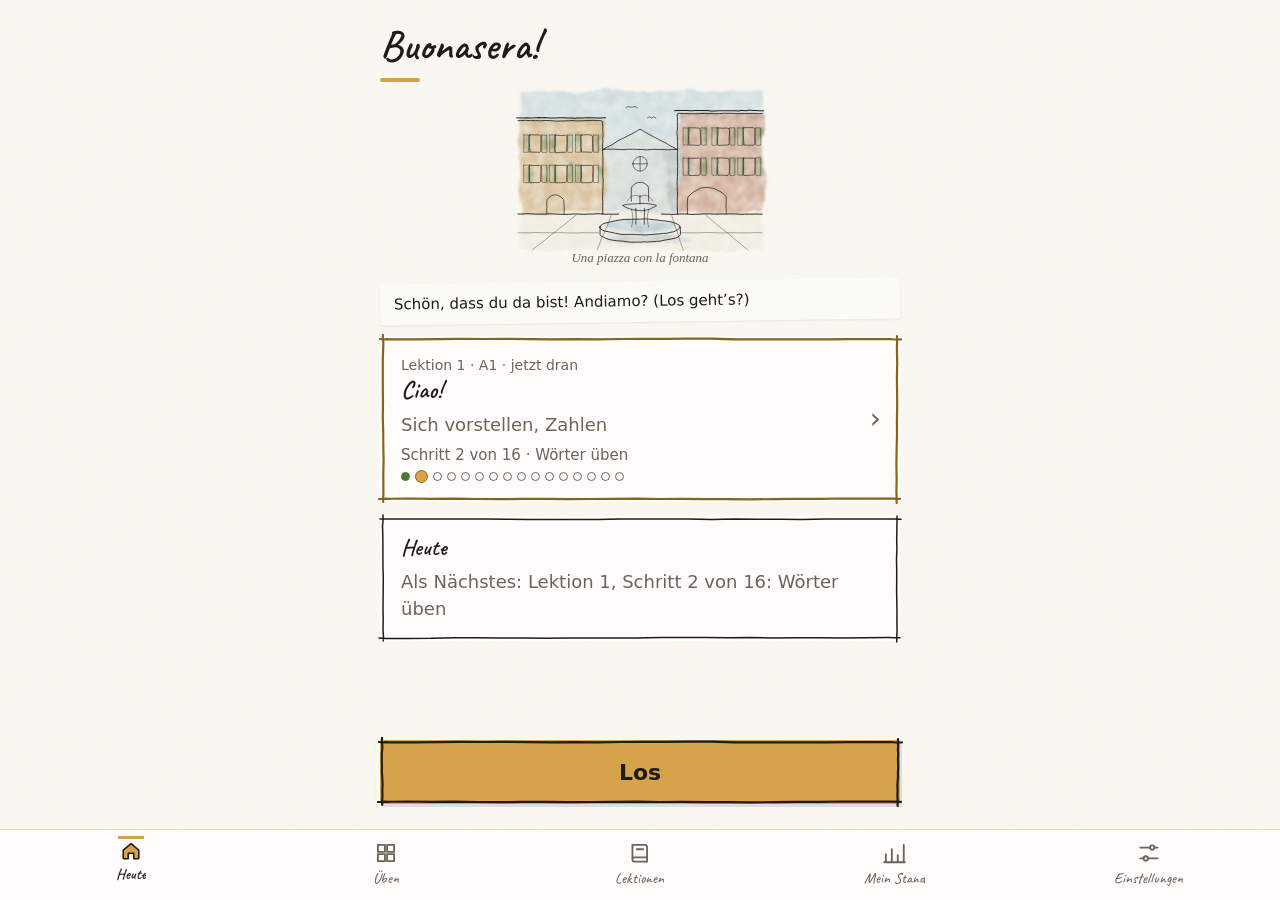
==== commit 5d9b7451: "Neuer Look „Reiseskizze“: Papier/Pappe, Ocker, Caveat, Rahmen, Skizzen - Hintergrund Papier oder Pap" ====
--- a/index.html
+++ b/index.html
@@ -5,8 +5,8 @@
   <meta name="viewport" content="width=device-width, initial-scale=1, viewport-fit=cover">
   <title>Italienisch</title>
   <meta name="description" content="Italienisch lernen – ruhig, ohne Werbung, offline.">
-  <meta name="theme-color" content="#f7f3e8" media="(prefers-color-scheme: light)">
-  <meta name="theme-color" content="#1e1c17" media="(prefers-color-scheme: dark)">
+  <meta name="theme-color" content="#fbfaf5" media="(prefers-color-scheme: light)">
+  <meta name="theme-color" content="#d4cbc0" media="(prefers-color-scheme: dark)">
 
   <!-- iPhone: als App vom Home-Bildschirm starten -->
   <meta name="apple-mobile-web-app-capable" content="yes">
@@ -17,6 +17,8 @@
   <link rel="icon" href="icons/icon.svg" type="image/svg+xml">
 
   <link rel="manifest" href="manifest.webmanifest">
+  <!-- Hintergrund (Papier/Pappe) vor dem Stil setzen, damit nichts aufblitzt -->
+  <script src="hintergrund.js"></script>
   <link rel="stylesheet" href="style.css">
 </head>
 <body>
@@ -27,6 +29,12 @@
       <header class="kopf">
         <h1 id="gruss">Buongiorno!</h1>
       </header>
+
+      <!-- Reiseskizze der aktuellen Lektion (skizzen.js) -->
+      <figure class="skizze-heute" id="skizze-heute" hidden>
+        <div class="skizze-flaeche" id="skizze-heute-bild"></div>
+        <figcaption id="skizze-heute-titel" lang="it"></figcaption>
+      </figure>
 
       <button class="begleiter" id="begleiter-start" type="button" aria-label="Begleiter: nächster Tipp">
         <span class="begleiter-bild"></span>
@@ -514,6 +522,21 @@
         <h1>Einstellungen</h1>
       </header>
 
+      <div class="karte">
+        <p class="karte-titel">Aussehen</p>
+        <label class="feld-label" for="einst-grund">Hintergrund</label>
+        <select class="eingabe-feld eingabe-klein" id="einst-grund">
+          <option value="auto">Wie iPhone</option>
+          <option value="papier">Papier</option>
+          <option value="pappe">Pappe</option>
+        </select>
+        <p class="karte-text klein" id="einst-grund-jetzt"></p>
+        <label class="feld-label" for="einst-hell">Helligkeit</label>
+        <input class="regler" id="einst-hell" type="range" min="0" max="100" step="1">
+        <label class="feld-label" for="einst-waerme">Wärme</label>
+        <input class="regler" id="einst-waerme" type="range" min="0" max="100" step="1">
+        <button class="knopf-klein" id="knopf-grund-zurueck" type="button">Zurücksetzen</button>
+      </div>
       <div class="karte">
         <p class="karte-titel">Vorlesen</p>
         <label class="feld-label" for="stand-tempo">Tempo</label>
@@ -710,8 +733,8 @@
   <script src="erzeuger.js"></script>
   <script src="woerterbuch.js"></script>
   <script src="niveautest.js"></script>
-  <script src="limo.js"></script>
   <script src="begleiter.js"></script>
+  <script src="kacheln.js"></script>
   <script src="uebungen.js"></script>
   <script src="lektionen-inhalt.js"></script>
   <script src="lektionen-a1.js"></script>
@@ -722,6 +745,8 @@
   <script src="saetze.js"></script>
   <script src="schon-bekannt.js"></script>
   <script src="lektionen.js"></script>
+  <script src="skizzen-zuordnung.js"></script>
+  <script src="skizzen.js"></script>
   <script src="woerterliste.js"></script>
   <script src="wiederholung.js"></script>
   <script src="app.js"></script>
--- a/style.css
+++ b/style.css
@@ -1,48 +1,55 @@
-/* Design „Limo“: Papier-Creme, Zitronengelb, Stiftfarbe, Blattgrün – hell und dunkel, je nach iPhone-Einstellung */
+/* Design „Reiseskizze“: Skizzenbuch auf Papier (hell) oder Pappe (warmes Grau), Tusche, Ocker.
+   Hintergrund, Flächen und leiser Text kommen aus hintergrund.js (je nach Wahl und Reglern);
+   hier stehen die Startwerte für Papier. */
 :root {
-  --hintergrund: #f7f3e8;   /* Creme, wie Papier */
-  --flaeche: #fffdf6;
-  --text: #2b2620;          /* Limos Stiftfarbe statt Schwarz */
-  --text-leise: #6b6255;
-  --akzent: #f5cf45;        /* Zitronengelb: Hauptknöpfe, Markierungen */
-  --akzent-text: #2b2620;   /* Schrift auf Gelb */
-  --akzent-linie: #2b2620;  /* Rahmen und Schrift von Nebenknöpfen, Links */
-  --richtig: #4f7a30;       /* Blattgrün: richtig, geschafft */
-  --richtig-text: #fffdf6;
-  --fehler: #3f6e8c;        /* ruhiges Blau: „noch nicht“ – ohne Alarm */
-  --rand: #e7dfcb;
+  --hintergrund: hsl(50 43% 97%);   /* Papier – wird von hintergrund.js gesetzt */
+  --flaeche: hsl(50 43% 99%);
+  --text: #1f1c18;          /* Tusche */
+  --text-leise: #6b6459;    /* wird von hintergrund.js gesetzt */
+  --akzent: #d6a24a;        /* Ocker: Hauptknöpfe, Fortschritt, aktiver Reiter – nie als Schriftfarbe */
+  --akzent-text: #1f1c18;   /* Schrift auf Ocker */
+  --akzent-linie: #8a6220;  /* Rahmen und Schrift von Nebenknöpfen, Links – auf Pappe dunkler, setzt hintergrund.js */
+  --richtig: #4f7a30;       /* Blattgrün: richtig, geschafft – wird von hintergrund.js gesetzt */
+  --richtig-text: #fbfaf5;
+  --fehler: #3f6e8c;        /* ruhiges Blau: „noch nicht“ – wird von hintergrund.js gesetzt */
+  --rand: hsl(50 43% 82%);   /* wird von hintergrund.js gesetzt */
   --schatten: 0 1px 2px rgba(60, 50, 20, 0.06), 0 4px 14px rgba(60, 50, 20, 0.06);
   --serif: ui-serif, "New York", Georgia, "Times New Roman", serif;
+  --hand: 'Caveat', ui-serif, Georgia, serif;   /* Überschriften, Beschriftungen, Knöpfe – nie Fließtext */
   --radius: 16px;
   --kasten-farbe: #d9822b;   /* Symbol „Vokabelkasten“ unter Üben */
-  --reiter-strich: #2b2620;  /* aktives Symbol unten: hell gelb gefüllt mit Stiftlinie */
-  --reiter-fuellung: #f5cf45;
-}
-
-@media (prefers-color-scheme: dark) {
-  :root {
-    --hintergrund: #1e1c17;
-    --flaeche: #29261f;
-    --text: #efe8d8;
-    --text-leise: #b5ac9a;
-    --akzent: #f2cb45;
-    --akzent-text: #2b2620;
-    --akzent-linie: #f2cb45;
-    --richtig: #a3c46f;
-    --richtig-text: #1b2410;
-    --fehler: #8eb8d4;
-    --rand: #3b372e;
-    --schatten: none;
-    --reiter-strich: #f2cb45;  /* dunkel: gelbe Linie */
-    --reiter-fuellung: none;
-  }
+  --reiter-strich: #1f1c18;  /* aktives Symbol unten: Ocker gefüllt mit Tuschelinie */
+  --reiter-fuellung: #d6a24a;
+  /* feine Papierstruktur (Rauschen) */
+  --struktur: url("data:image/svg+xml;utf8,<svg xmlns='http://www.w3.org/2000/svg' width='180' height='180'><filter id='n'><feTurbulence type='fractalNoise' baseFrequency='.9' numOctaves='3' stitchTiles='stitch'/><feColorMatrix values='0 0 0 0 .4  0 0 0 0 .35  0 0 0 0 .25  0 0 0 .07 0'/></filter><rect width='100%' height='100%' filter='url(%23n)'/></svg>");
+}
+/* Pappe: weicherer Schatten (Ränder und Linkfarbe setzt hintergrund.js) */
+:root[data-grund="pappe"] {
+  --schatten: 0 1px 2px rgba(40, 30, 15, 0.08), 0 4px 14px rgba(40, 30, 15, 0.06);
+}
+
+/* Schrift Caveat (SIL Open Font License, siehe LIZENZEN.md) – liegt im Projekt, lädt nichts aus dem Internet */
+@font-face {
+  font-family: 'Caveat';
+  font-style: normal;
+  font-weight: 500;
+  font-display: swap;
+  src: url('schriften/caveat-500.woff2') format('woff2');
+}
+@font-face {
+  font-family: 'Caveat';
+  font-style: normal;
+  font-weight: 600 700;
+  font-display: swap;
+  src: url('schriften/caveat-600.woff2') format('woff2');
 }
 
 * { box-sizing: border-box; }
 
 html, body {
   margin: 0;
-  background: var(--hintergrund);
+  background-color: var(--hintergrund);
+  background-image: var(--struktur);
   color: var(--text);
   font-family: -apple-system, BlinkMacSystemFont, "Segoe UI", system-ui, sans-serif;
   font-size: 18px;
@@ -567,6 +574,30 @@
   font-size: 19px;
 }
 .kachel:active { transform: translateY(1px); }
+/* Ziehen mit dem Finger (kacheln.js): Seite scrollt dabei nicht, kein Markieren */
+.kachel {
+  touch-action: none;
+  user-select: none;
+  -webkit-user-select: none;
+  -webkit-touch-callout: none;
+}
+/* die Kachel am Finger – leicht angehoben und etwas darüber, damit der Finger das Wort nicht verdeckt */
+.kachel-schwebt {
+  position: fixed;
+  z-index: 100;
+  transform: translate(-50%, -110%);
+  pointer-events: none;
+  box-shadow: var(--schatten), 0 6px 16px rgba(0, 0, 0, 0.18);
+}
+.kachel-gezogen { display: none; }
+/* hier landet die Kachel */
+.kachel-luecke {
+  display: inline-block;
+  width: 28px;
+  height: 48px;
+  border: 1.5px dashed var(--akzent-linie);
+  border-radius: 12px;
+}
 /* Benutzte Kachel bleibt als graue Lücke stehen, damit nichts verrutscht */
 .kachel.benutzt {
   color: transparent;
@@ -590,12 +621,7 @@
 /* ---------- Begleiter (Limo mit Sprechblase) ---------- */
 
 :root {
-  --limo-tinte: #2b2620;
-}
-@media (prefers-color-scheme: dark) {
-  :root {
-    --limo-tinte: #e9dfd0;
-  }
+  --limo-tinte: #1f1c18;   /* Tusche – auf Papier und Pappe gleich */
 }
 
 .begleiter {
@@ -856,6 +882,24 @@
   font-size: 14px;
   color: var(--text-leise);
 }
+/* Regler (Helligkeit, Wärme) */
+.regler {
+  -webkit-appearance: none;
+  appearance: none;
+  width: 100%;
+  height: 32px;
+  margin: 0 0 8px;
+  background: transparent;
+}
+.regler::-webkit-slider-runnable-track { height: 4px; border-radius: 2px; background: var(--rand); }
+.regler::-moz-range-track { height: 4px; border-radius: 2px; background: var(--rand); }
+.regler::-webkit-slider-thumb {
+  -webkit-appearance: none;
+  width: 26px; height: 26px; margin-top: -11px;
+  border-radius: 50%; border: 1.5px solid var(--text); background: var(--akzent);
+}
+.regler::-moz-range-thumb { width: 24px; height: 24px; border-radius: 50%; border: 1.5px solid var(--text); background: var(--akzent); }
+
 .eingabe-klein {
   min-height: 44px;
   font-size: 18px;
@@ -1297,3 +1341,111 @@
 .kasten-balken span { display: block; height: 100%; border-radius: 4px; background: var(--akzent); }
 .kasten-fach-zahl { text-align: right; font-variant-numeric: tabular-nums; font-weight: 600; }
 .kasten-fach-faellig { text-align: right; font-size: 14px; color: var(--text-leise); }
+
+/* ---------- Handschrift Caveat (Look „Reiseskizze“) ----------
+   Nur Überschriften, Beschriftungen, Knöpfe und Leisten. Caveat wirkt kleiner, daher größer gesetzt.
+   Italienische Sätze, Erklärungen, Eingaben, Kacheln und Antworten bleiben in normaler Schrift. */
+.kopf h1 { font-family: var(--hand); font-size: 42px; font-weight: 600; letter-spacing: 0; line-height: 1.05; }
+.kopf-klein { font-family: var(--hand); font-size: 28px; font-weight: 600; line-height: 1.1; }
+.abschnitt { font-family: var(--hand); font-size: 26px; font-weight: 600; }
+.karte-titel { font-family: var(--hand); font-size: 23px; font-weight: 600; line-height: 1.15; }
+.lektion-eintrag .karte-titel { font-family: var(--hand); font-size: 25px; }
+.grammatik-kurz .karte-titel { font-family: var(--hand); font-size: 24px; }
+.knopf-haupt,
+.knopf-zweit,
+.knopf-zurueck,
+.knopf-neu { font-family: var(--hand); font-size: 24px; font-weight: 600; line-height: 1.1; }
+.knopf-klein { font-family: var(--hand); font-size: 20px; line-height: 1.1; }
+.leiste button { font-family: var(--hand); font-size: 15px; letter-spacing: 0; }
+#knopf-oben-zurueck { font-family: var(--hand); font-size: 21px; }
+
+/* ---------- Gezeichnete Rahmen (Look „Reiseskizze“) ----------
+   Die Linie kommt aus rahmen/*.svg (erzeugt von werkzeuge/rahmen-bauen.js) und liegt als Maske auf ::after.
+   Ihre Farbe ist --rahmen – Zustände (gewählt, richtig, noch nicht) ändern nur --rahmen, nicht border-color. */
+:root {
+  --rahmen-kasten: url('rahmen/kasten.svg');
+  --rahmen-knopf: url('rahmen/knopf.svg');
+  --rahmen-fein: url('rahmen/fein.svg');
+}
+/* Kästen: Tusche */
+.karte, .tabelle-rahmen, .treffer-liste, .woerter-gruppe, .wortcheck-liste, .kasten-fach, .weg-schritt-knopf {
+  --rahmen: var(--text); --rahmen-bild: var(--rahmen-kasten);
+}
+/* Hauptknöpfe: Ocker-Fläche mit Tuscherahmen */
+.knopf-haupt, .knopf-los, .knopf-klein-voll {
+  --rahmen: var(--text); --rahmen-bild: var(--rahmen-knopf);
+}
+/* Nebenknöpfe und Hervorgehobenes: Ocker-Linie */
+.knopf-zweit, .knopf-klein, .knopf-plus,
+.lektion-eintrag.jetzt, .weg-schritt.jetzt .weg-schritt-knopf {
+  --rahmen: var(--akzent-linie); --rahmen-bild: var(--rahmen-knopf);
+}
+.knopf-klein-voll { --rahmen: var(--text); }
+/* Feine Rahmen: Antworten, Kacheln, Eingaben, kleine Knöpfe */
+.knopf-zurueck, .antwort, .paar, .wortcheck-wahl button, .filter-knopf, .kachel {
+  --rahmen: var(--text-leise); --rahmen-bild: var(--rahmen-fein);
+}
+/* Eingabefelder können kein ::after zeichnen: echter Rand in Tusche-leise, beim Tippen Ocker-Linie */
+.eingabe-feld { --rahmen: var(--text-leise); border-color: var(--rahmen); border-radius: 3px; }
+
+:is(.karte, .tabelle-rahmen, .treffer-liste, .woerter-gruppe, .wortcheck-liste, .kasten-fach, .weg-schritt-knopf,
+    .knopf-haupt, .knopf-los, .knopf-klein-voll, .knopf-zweit, .knopf-klein, .knopf-plus,
+    .knopf-zurueck, .antwort, .paar, .wortcheck-wahl button, .filter-knopf, .kachel:not(.kachel-schwebt)) {
+  position: relative;
+}
+:is(.karte, .tabelle-rahmen, .treffer-liste, .woerter-gruppe, .wortcheck-liste, .kasten-fach, .weg-schritt-knopf,
+    .knopf-haupt, .knopf-los, .knopf-klein-voll, .knopf-zweit, .knopf-klein, .knopf-plus,
+    .knopf-zurueck, .antwort, .paar, .wortcheck-wahl button, .filter-knopf, .kachel) {
+  border-color: transparent !important;
+  border-radius: 3px !important;
+}
+:is(.karte, .tabelle-rahmen, .treffer-liste, .woerter-gruppe, .wortcheck-liste, .kasten-fach, .weg-schritt-knopf,
+    .knopf-haupt, .knopf-los, .knopf-klein-voll, .knopf-zweit, .knopf-klein, .knopf-plus,
+    .knopf-zurueck, .antwort, .paar, .wortcheck-wahl button, .filter-knopf, .kachel)::after {
+  content: '';
+  position: absolute;
+  inset: -3px;
+  background: var(--rahmen);
+  -webkit-mask-box-image: var(--rahmen-bild) 12 / 12px stretch;
+  pointer-events: none;
+}
+.knopf-haupt, .knopf-los { box-shadow: 2px 3px 0 rgba(0, 0, 0, 0.10); }
+.karte { box-shadow: none; }
+
+/* Zustände */
+.eingabe-feld:focus,
+.antwort.gewaehlt,
+.paar.gewaehlt,
+.filter-knopf[aria-pressed="true"] { --rahmen: var(--akzent-linie); }
+.antwort.richtig, .paar.passt, .wortcheck-wahl button.gewaehlt { --rahmen: var(--richtig); }
+.antwort.falsch, .paar.daneben { --rahmen: var(--fehler); }
+.knopf-plus:disabled { --rahmen: var(--rand); }
+.kachel.benutzt { --rahmen: transparent; }
+.antwort-leise::after { opacity: 0.5; }
+
+/* Kacheln wie Papierschnipsel */
+.kachel, .paar { border-bottom-width: 1.5px; box-shadow: 0 1px 2px rgba(60, 50, 20, 0.12); }
+
+/* Notiz statt Sprechblase (Limo ist raus) */
+.begleiter-blase {
+  border: none;
+  border-radius: 2px;
+  background: rgba(255, 255, 255, 0.4);
+  box-shadow: 0 1px 2px rgba(0, 0, 0, 0.08);
+  transform: rotate(-0.8deg);
+}
+.begleiter-blase::before { display: none; }
+
+/* Limo ist raus: kein Bildplatz neben der Notiz */
+.begleiter-bild, .frage-limo { display: none; }
+.begleiter { margin: 0; }
+
+/* ---------- Reiseskizzen (skizzen.js) ---------- */
+.skizze-heute { margin: -4px 0 0; }
+.skizze-heute[hidden] { display: none; }
+.skizze-flaeche { height: 158px; aspect-ratio: 340 / 220; margin: 0 auto; }
+.skizze-bild { display: block; width: 100%; height: 100%; overflow: visible; }
+.skizze-heute figcaption { margin-top: 0; color: var(--text-leise); font: italic 13px/1.3 var(--serif); text-align: center; }
+.lektion-eintrag.mit-skizze { padding-left: 118px; min-height: 92px; }
+.lektion-skizze { position: absolute; left: 12px; top: 50%; width: 96px; height: 62px; transform: translateY(-50%); }
+.lektion-skizze[hidden] { display: none; }
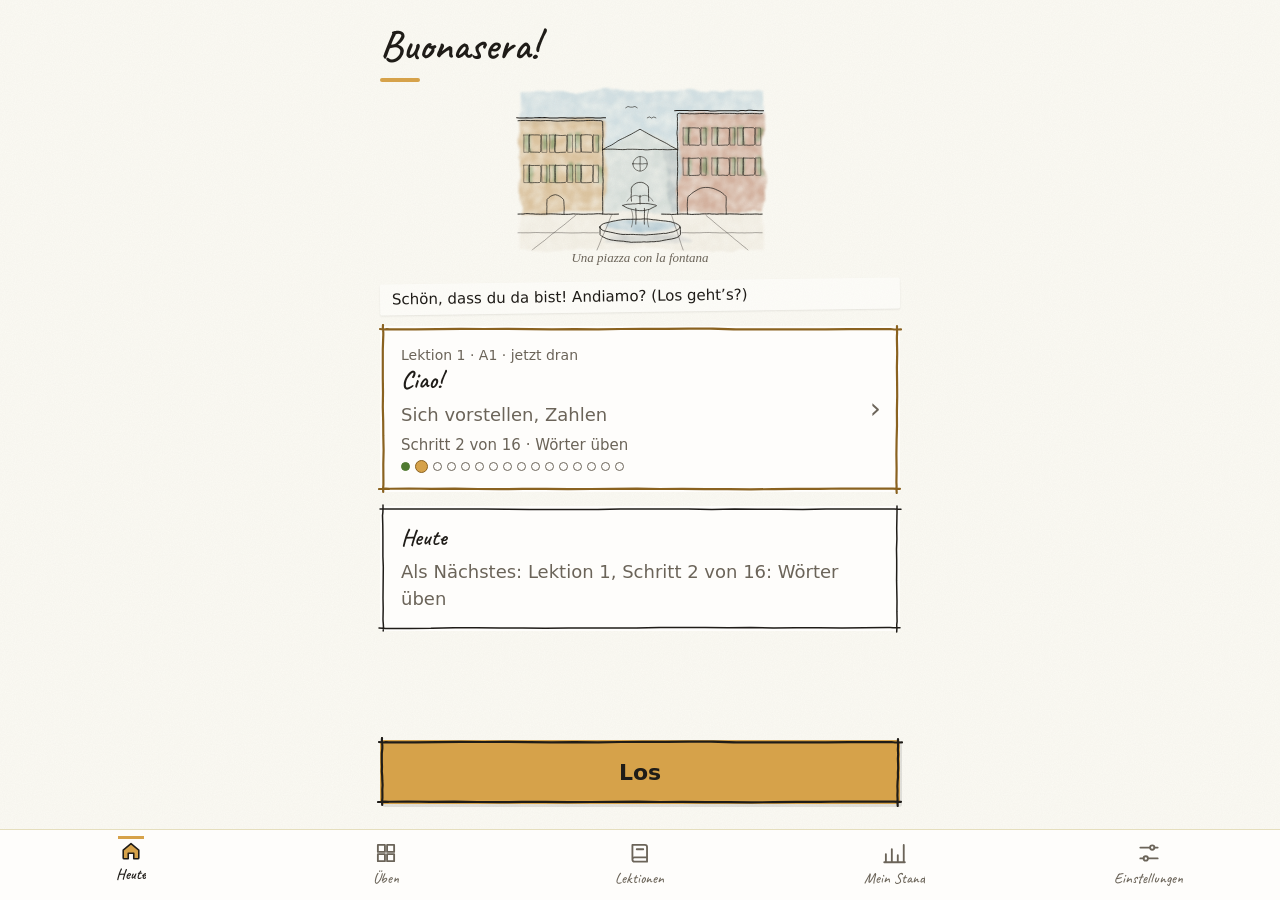
==== commit 04731cef: "Kleinigkeiten nach dem neuen Look - Breite Grammatik-Tabellen scrollen innen, der gezeichnete Rahmen" ====
--- a/index.html
+++ b/index.html
@@ -352,7 +352,9 @@
       </header>
       <div class="karte regel" id="kapitel-regel"></div>
       <div class="tabelle-rahmen">
-        <table class="tabelle" id="kapitel-tabelle" lang="it"></table>
+        <div class="tabelle-scroll">
+          <table class="tabelle" id="kapitel-tabelle" lang="it"></table>
+        </div>
       </div>
       <p class="karte-text" id="kapitel-uebungen-stand"></p>
       <p class="karte-text" id="kapitel-zusatz-hinweis" hidden>Beim letzten Üben war noch einiges neu. Leichtere Zusatzübungen helfen, Schritt für Schritt.</p>
--- a/style.css
+++ b/style.css
@@ -287,19 +287,6 @@
   border-left: 4px solid var(--richtig);
 }
 .rueckmeldung.falsch { border-left-color: var(--fehler); }
-/* kleine Limo oben rechts in der Aufgaben-Karte (begleiter.js: uebungLimo) */
-.frage-karte { display: flow-root; }
-.frage-limo {
-  float: right;
-  width: 84px;
-  height: 84px;
-  margin: -12px -8px 4px 12px;
-}
-.frage-limo .roboter {
-  width: 100%;
-  height: 100%;
-  display: block;
-}
 .rueck-titel {
   margin: 0;
   font-weight: 600;
@@ -499,12 +486,13 @@
 .regel p { margin: 0 0 10px; }
 .regel p:last-child { margin-bottom: 0; }
 
+/* gescrollt wird innen, damit der gezeichnete Rahmen stehen bleibt und seine Ecken nicht abgeschnitten werden */
 .tabelle-rahmen {
-  overflow-x: auto;
   border: 1px solid var(--rand);
   border-radius: var(--radius);
   background: var(--flaeche);
 }
+.tabelle-scroll { overflow-x: auto; border-radius: 3px; }
 .tabelle {
   width: 100%;
   border-collapse: collapse;
@@ -618,11 +606,7 @@
   text-align: left;
 }
 
-/* ---------- Begleiter (Limo mit Sprechblase) ---------- */
-
-:root {
-  --limo-tinte: #1f1c18;   /* Tusche – auf Papier und Pappe gleich */
-}
+/* ---------- Begleiter (Notiz mit Tipp oder Ende-Nachricht) ---------- */
 
 .begleiter {
   display: flex;
@@ -637,16 +621,6 @@
   text-align: left;
   font: inherit;
 }
-.begleiter-bild {
-  flex: none;
-  width: 76px;
-  height: 76px;
-}
-.begleiter-bild .roboter {
-  width: 100%;
-  height: 100%;
-  display: block;
-}
 .begleiter-blase {
   position: relative;
   flex: 1;
@@ -658,31 +632,6 @@
   font-size: 16px;
   line-height: 1.4;
 }
-/* kleine Spitze der Sprechblase zu Limo hin */
-.begleiter-blase::before {
-  content: '';
-  position: absolute;
-  left: -7px;
-  top: 50%;
-  width: 12px;
-  height: 12px;
-  background: var(--flaeche);
-  border-left: 1px solid var(--rand);
-  border-bottom: 1px solid var(--rand);
-  transform: translateY(-50%) rotate(45deg);
-}
-
-/* Limo (limo.js): Linien neben der Zitrone nehmen diese Farbe */
-.limo { color: var(--limo-tinte); overflow: visible; }
-
-/* sanftes Hüpfen beim Jubeln – nur wenn das iPhone Bewegung erlaubt */
-@media (prefers-reduced-motion: no-preference) {
-  .begleiter[data-stimmung="jubelt"] .roboter { animation: huepfen 0.9s ease-in-out 2; }
-}
-@keyframes huepfen {
-  0%, 100% { transform: translateY(0); }
-  50% { transform: translateY(-6px); }
-}
 
 /* ---------- Fortschritt ---------- */
 
@@ -738,7 +687,6 @@
   border: 1px solid var(--rand);
   border-radius: var(--radius);
   background: var(--flaeche);
-  overflow: hidden;
 }
 .treffer-liste:empty { display: none; }
 .treffer {
@@ -1006,7 +954,6 @@
   border: 1px solid var(--rand);
   border-radius: var(--radius);
   background: var(--flaeche);
-  overflow: hidden;
 }
 .wortcheck-zeile {
   display: flex;
@@ -1252,8 +1199,7 @@
 
 /* ---------- Heute: alles auf einen Blick, ohne Scrollen ---------- */
 .screen-heute { gap: 14px; }
-.screen-heute .begleiter-bild { width: 64px; height: 64px; }
-.screen-heute .begleiter-blase { font-size: 15px; }
+.screen-heute .begleiter-blase { font-size: 15px; padding: 5px 12px; }   /* lange Tipps (3 Zeilen) passen so ohne Scrollen */
 .heute-karte .karte-text { margin-top: 2px; }
 .weiter-teil { margin-top: 10px; padding-top: 10px; border-top: 1px solid var(--rand); display: flex; flex-direction: column; }
 .weiter-teil .knopf-leise { margin-top: 2px; align-self: flex-start; padding-left: 0; }
@@ -1290,7 +1236,6 @@
 .symbol-stift { background: var(--text); color: var(--flaeche); }
 .ueben-karte .karte-text { font-size: 15px; }
 #screen-ueben { gap: 14px; }
-#screen-ueben .begleiter-bild { width: 64px; height: 64px; }
 #screen-ueben .begleiter-blase { font-size: 15px; }
 
 /* ---------- Grammatik der Lektion (kurz) ---------- */
@@ -1434,10 +1379,9 @@
   box-shadow: 0 1px 2px rgba(0, 0, 0, 0.08);
   transform: rotate(-0.8deg);
 }
-.begleiter-blase::before { display: none; }
-
-/* Limo ist raus: kein Bildplatz neben der Notiz */
-.begleiter-bild, .frage-limo { display: none; }
+
+/* Limo ist raus (limo.js liegt ungenutzt bereit): kein Bildplatz neben der Notiz */
+.begleiter-bild { display: none; }
 .begleiter { margin: 0; }
 
 /* ---------- Reiseskizzen (skizzen.js) ---------- */
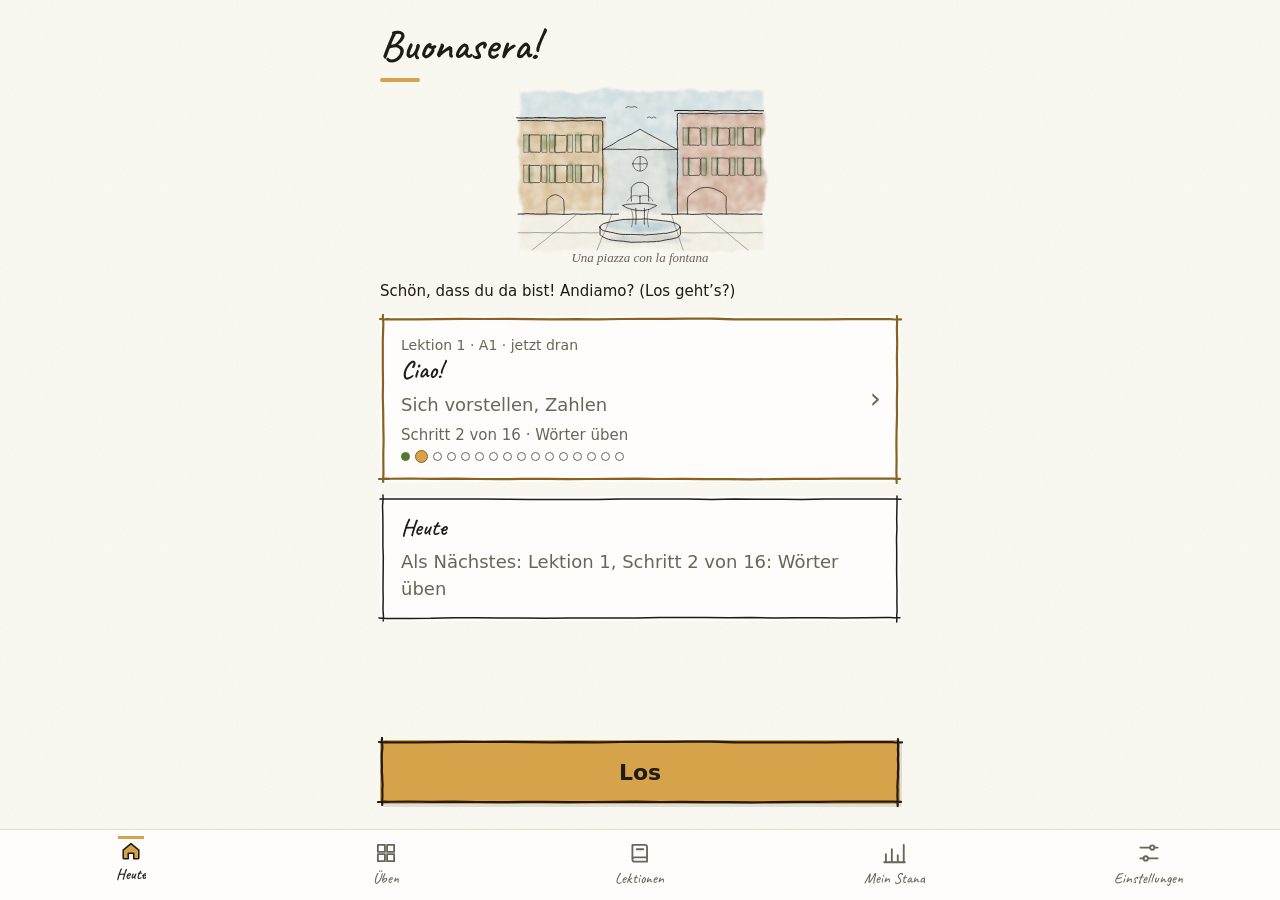
==== commit e3e7e3e6: "Ruhigere Oberfläche: kein Pfeil-Symbol, Tipp ohne Kasten - Hör-Knöpfe ohne „▶“ (auf dem iPhone ein E" ====
--- a/index.html
+++ b/index.html
@@ -230,7 +230,7 @@
         <p class="frage-wort" id="frage-wort" lang="de"></p>
         <p class="loesung-neu" id="loesung-neu" lang="it" hidden></p>
         <div class="hoer-knoepfe" id="runde-hoer" hidden>
-          <button class="knopf-klein knopf-klein-voll" id="runde-play" type="button">▶ Anhören</button>
+          <button class="knopf-klein knopf-klein-voll" id="runde-play" type="button">Anhören</button>
           <button class="knopf-klein" id="runde-langsam" type="button">Langsam</button>
         </div>
       </div>
@@ -285,7 +285,7 @@
       </header>
 
       <div class="lesen-werkzeuge">
-        <button class="knopf-klein" id="knopf-vorlesen" type="button">▶ Vorlesen</button>
+        <button class="knopf-klein" id="knopf-vorlesen" type="button">Vorlesen</button>
         <span class="hinweis">Tippe auf ein Wort.</span>
       </div>
       <details class="stimm-einstellung" id="stimm-einstellung">
@@ -423,7 +423,7 @@
         <p class="frage-art" id="aufgabe-art"></p>
         <p class="frage-wort" id="aufgabe-text"></p>
         <div class="hoer-knoepfe" id="aufgabe-hoer" hidden>
-          <button class="knopf-klein knopf-klein-voll" id="aufgabe-play" type="button">▶ Anhören</button>
+          <button class="knopf-klein knopf-klein-voll" id="aufgabe-play" type="button">Anhören</button>
           <button class="knopf-klein" id="aufgabe-langsam" type="button">Langsam</button>
         </div>
       </div>
@@ -598,7 +598,7 @@
       <div class="karte frage-karte">
         <p class="frage-art" id="hoeren-art"></p>
         <div class="hoer-knoepfe" id="hoer-knoepfe">
-          <button class="knopf-klein knopf-klein-voll" id="knopf-hoeren-play" type="button">▶ Anhören</button>
+          <button class="knopf-klein knopf-klein-voll" id="knopf-hoeren-play" type="button">Anhören</button>
           <button class="knopf-klein" id="knopf-hoeren-langsam" type="button">Langsam</button>
         </div>
         <p class="frage-wort" id="hoeren-ergebnis-titel" hidden></p>
@@ -702,8 +702,8 @@
     <p class="wort-bedeutung" id="wort-bedeutung"></p>
     <p class="wort-quelle" id="wort-quelle" hidden>aus dem Wörterbuch WikDict</p>
     <div class="wort-knoepfe">
-      <button class="knopf-klein" id="wort-anhoeren" type="button">▶ Wort</button>
-      <button class="knopf-klein" id="satz-anhoeren" type="button">▶ Satz</button>
+      <button class="knopf-klein" id="wort-anhoeren" type="button">Wort hören</button>
+      <button class="knopf-klein" id="satz-anhoeren" type="button">Satz hören</button>
       <button class="knopf-klein knopf-klein-voll" id="wort-merken" type="button">In Karteikarten</button>
     </div>
     <button class="regel-link" id="wort-regel" type="button" hidden></button>
--- a/style.css
+++ b/style.css
@@ -169,6 +169,8 @@
   gap: 12px;
 }
 .knopf-gruppe .knopf-zurueck { margin-top: 0; }
+/* „Weiß ich nicht“ ausgeblendet: Platz behalten, damit „Prüfen“ und „Weiter“ gleich hoch stehen */
+#knopf-weiss-nicht[hidden] { display: block; visibility: hidden; }
 
 .knopf-haupt,
 .knopf-zweit {
@@ -1362,6 +1364,11 @@
 .antwort.gewaehlt,
 .paar.gewaehlt,
 .filter-knopf[aria-pressed="true"] { --rahmen: var(--akzent-linie); }
+/* Gewählt deutlich zeigen (nur der Rahmen war auf dem iPhone kaum zu sehen) */
+.antwort.gewaehlt:not(.richtig):not(.falsch),
+.paar.gewaehlt { background: var(--akzent); color: var(--akzent-text); }
+/* Langes Drücken soll keinen Text markieren, sondern nur antippen */
+.antwort, .paar { -webkit-user-select: none; user-select: none; -webkit-touch-callout: none; }
 .antwort.richtig, .paar.passt, .wortcheck-wahl button.gewaehlt { --rahmen: var(--richtig); }
 .antwort.falsch, .paar.daneben { --rahmen: var(--fehler); }
 .knopf-plus:disabled { --rahmen: var(--rand); }
@@ -1371,13 +1378,14 @@
 /* Kacheln wie Papierschnipsel */
 .kachel, .paar { border-bottom-width: 1.5px; box-shadow: 0 1px 2px rgba(60, 50, 20, 0.12); }
 
-/* Notiz statt Sprechblase (Limo ist raus) */
-.begleiter-blase {
+/* Tipp/Notiz ohne Kasten: steht direkt auf Papier oder Pappe (Limo ist raus) */
+.begleiter-blase,
+.screen-heute .begleiter-blase {
   border: none;
-  border-radius: 2px;
-  background: rgba(255, 255, 255, 0.4);
-  box-shadow: 0 1px 2px rgba(0, 0, 0, 0.08);
-  transform: rotate(-0.8deg);
+  border-radius: 0;
+  background: none;
+  box-shadow: none;
+  padding: 0;
 }
 
 /* Limo ist raus (limo.js liegt ungenutzt bereit): kein Bildplatz neben der Notiz */
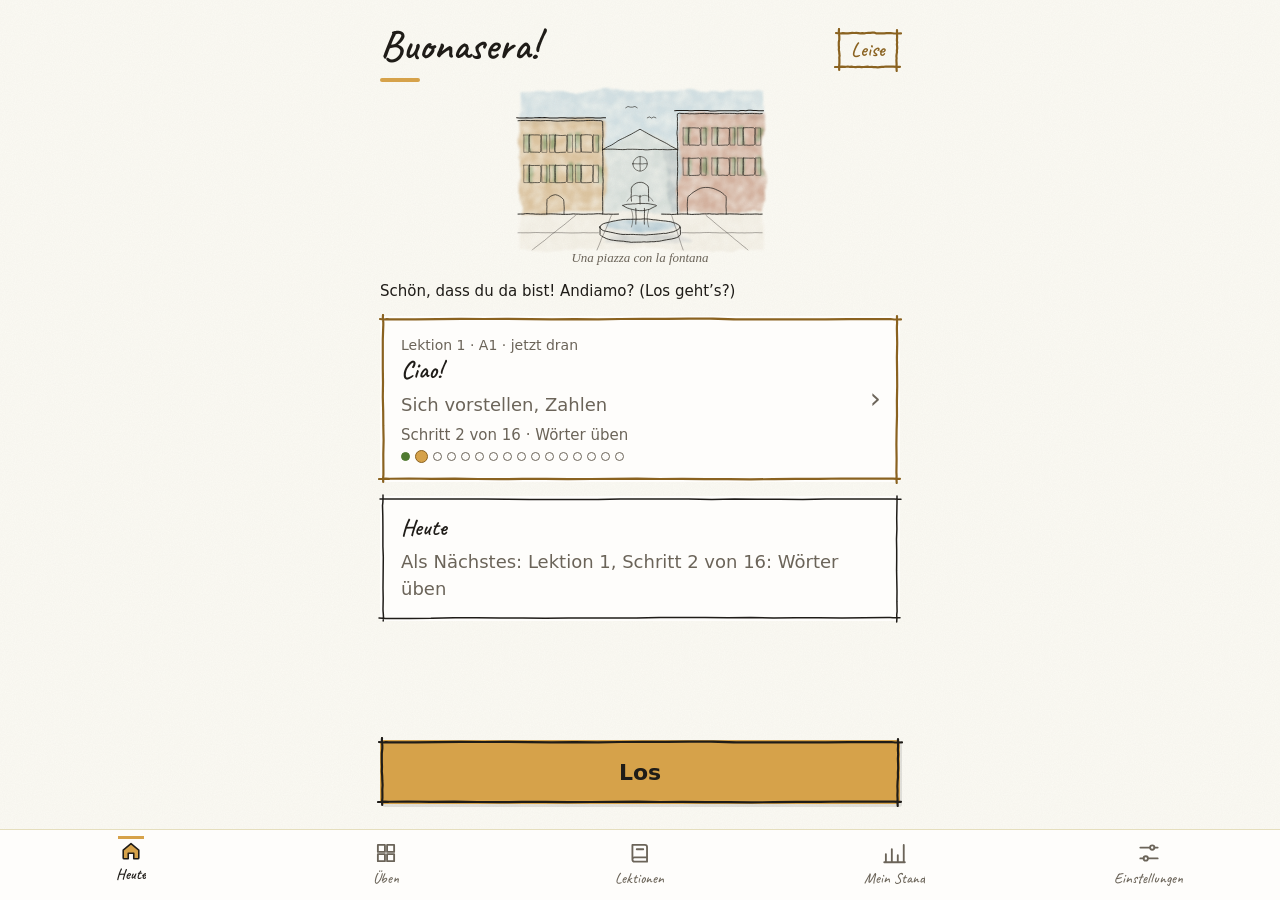
==== commit c9078948: "„Leise“: nichts vorlesen, Hörübungen als Text Für Momente, in denen die Umgebung nicht gestört werde" ====
--- a/index.html
+++ b/index.html
@@ -26,8 +26,9 @@
 
     <!-- Startseite -->
     <section class="screen screen-heute" id="screen-start">
-      <header class="kopf">
+      <header class="kopf kopf-mit-knopf">
         <h1 id="gruss">Buongiorno!</h1>
+        <button class="knopf-klein" id="knopf-leise" type="button" aria-pressed="false">Leise</button>
       </header>
 
       <!-- Reiseskizze der aktuellen Lektion (skizzen.js) -->
@@ -541,6 +542,10 @@
       </div>
       <div class="karte">
         <p class="karte-titel">Vorlesen</p>
+        <label class="schalter-zeile">
+          <input type="checkbox" id="einst-leise">
+          <span>Leise – gerade nichts vorlesen. Hörübungen kommen dann als Text: deutscher Satz, auf Italienisch mit Kacheln legen.</span>
+        </label>
         <label class="feld-label" for="stand-tempo">Tempo</label>
         <select class="eingabe-feld eingabe-klein" id="stand-tempo" data-tempo>
           <option value="0.55">sehr langsam</option>
@@ -597,6 +602,7 @@
 
       <div class="karte frage-karte">
         <p class="frage-art" id="hoeren-art"></p>
+        <p class="frage-wort frage-satz" id="hoeren-deutsch" lang="de" hidden></p>
         <div class="hoer-knoepfe" id="hoer-knoepfe">
           <button class="knopf-klein knopf-klein-voll" id="knopf-hoeren-play" type="button">Anhören</button>
           <button class="knopf-klein" id="knopf-hoeren-langsam" type="button">Langsam</button>
--- a/style.css
+++ b/style.css
@@ -102,6 +102,9 @@
   background: var(--akzent);
 }
 .kopf-zeile h1::after { display: none; }
+/* Heute: Gruß links, Knopf „Leise“ rechts */
+.kopf-mit-knopf { display: flex; justify-content: space-between; align-items: flex-start; gap: 12px; }
+.kopf-mit-knopf .knopf-klein { flex: none; margin-top: 6px; }
 .kopf-klein,
 .abschnitt,
 .frage-wort,
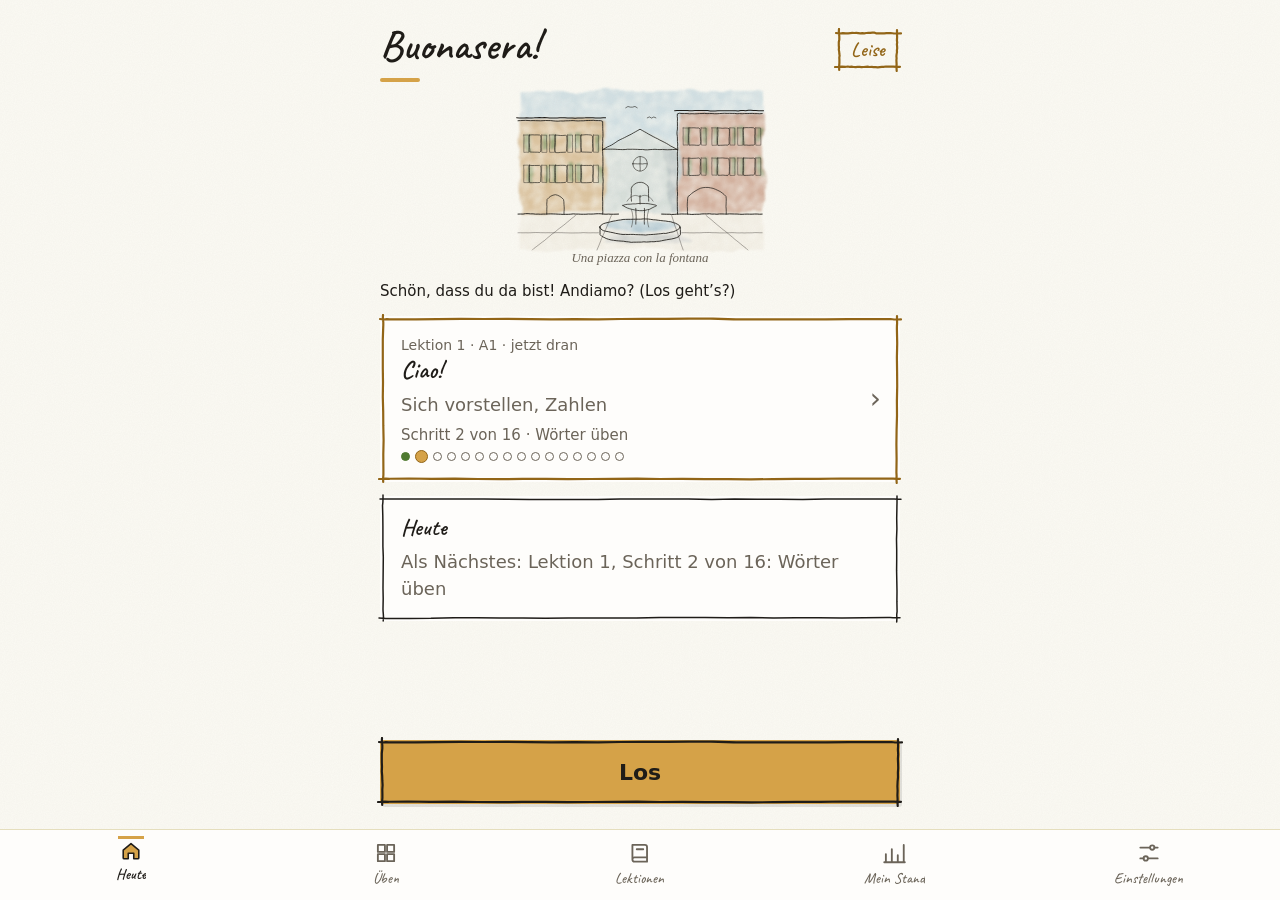
==== commit b5bb48b5: "Knopf-Farbe in den Einstellungen wählbar Statt Ocker eine von 14 Farben (Ocker, Honig, Sand, Olive, " ====
--- a/index.html
+++ b/index.html
@@ -539,6 +539,16 @@
         <label class="feld-label" for="einst-waerme">Wärme</label>
         <input class="regler" id="einst-waerme" type="range" min="0" max="100" step="1">
         <button class="knopf-klein" id="knopf-grund-zurueck" type="button">Zurücksetzen</button>
+      </div>
+      <div class="karte">
+        <p class="karte-titel">Knopf-Farbe</p>
+        <div class="farb-felder" id="einst-farben" role="group" aria-label="Knopf-Farbe"></div>
+        <p class="karte-text klein" id="einst-farbe-name"></p>
+        <label class="feld-label" for="einst-farbe-hell">Helligkeit</label>
+        <input class="regler" id="einst-farbe-hell" type="range" min="0" max="100" step="1">
+        <label class="feld-label" for="einst-farbe-saett">Sättigung</label>
+        <input class="regler" id="einst-farbe-saett" type="range" min="0" max="100" step="1">
+        <button class="knopf-klein" id="knopf-farbe-zurueck" type="button">Zurücksetzen</button>
       </div>
       <div class="karte">
         <p class="karte-titel">Vorlesen</p>
--- a/style.css
+++ b/style.css
@@ -6,7 +6,7 @@
   --flaeche: hsl(50 43% 99%);
   --text: #1f1c18;          /* Tusche */
   --text-leise: #6b6459;    /* wird von hintergrund.js gesetzt */
-  --akzent: #d6a24a;        /* Ocker: Hauptknöpfe, Fortschritt, aktiver Reiter – nie als Schriftfarbe */
+  --akzent: #d6a24a;        /* Ocker (in den Einstellungen wählbar, setzt hintergrund.js): Hauptknöpfe, Fortschritt, aktiver Reiter – nie als Schriftfarbe */
   --akzent-text: #1f1c18;   /* Schrift auf Ocker */
   --akzent-linie: #8a6220;  /* Rahmen und Schrift von Nebenknöpfen, Links – auf Pappe dunkler, setzt hintergrund.js */
   --richtig: #4f7a30;       /* Blattgrün: richtig, geschafft – wird von hintergrund.js gesetzt */
@@ -19,7 +19,7 @@
   --radius: 16px;
   --kasten-farbe: #d9822b;   /* Symbol „Vokabelkasten“ unter Üben */
   --reiter-strich: #1f1c18;  /* aktives Symbol unten: Ocker gefüllt mit Tuschelinie */
-  --reiter-fuellung: #d6a24a;
+  --reiter-fuellung: var(--akzent);
   /* feine Papierstruktur (Rauschen) */
   --struktur: url("data:image/svg+xml;utf8,<svg xmlns='http://www.w3.org/2000/svg' width='180' height='180'><filter id='n'><feTurbulence type='fractalNoise' baseFrequency='.9' numOctaves='3' stitchTiles='stitch'/><feColorMatrix values='0 0 0 0 .4  0 0 0 0 .35  0 0 0 0 .25  0 0 0 .07 0'/></filter><rect width='100%' height='100%' filter='url(%23n)'/></svg>");
 }
@@ -102,6 +102,10 @@
   background: var(--akzent);
 }
 .kopf-zeile h1::after { display: none; }
+/* Einstellungen: Farbfelder für die Knopf-Farbe (7 pro Zeile) */
+.farb-felder { display: grid; grid-template-columns: repeat(7, 1fr); gap: 10px; margin-top: 4px; }
+.farb-feld { aspect-ratio: 1; min-height: 36px; padding: 0; border: 1.5px solid; color: var(--text); font-size: 20px; line-height: 1; }
+.farb-feld[aria-pressed="true"]::before { content: '✓'; color: var(--text); text-shadow: 0 0 3px #fff, 0 0 3px #fff; }
 /* Heute: Gruß links, Knopf „Leise“ rechts */
 .kopf-mit-knopf { display: flex; justify-content: space-between; align-items: flex-start; gap: 12px; }
 .kopf-mit-knopf .knopf-klein { flex: none; margin-top: 6px; }
@@ -1335,23 +1339,25 @@
 .knopf-zurueck, .antwort, .paar, .wortcheck-wahl button, .filter-knopf, .kachel {
   --rahmen: var(--text-leise); --rahmen-bild: var(--rahmen-fein);
 }
+/* Farbfelder (Knopf-Farbe): Tuscherahmen wie ein Knopf */
+.farb-feld { --rahmen: var(--text); --rahmen-bild: var(--rahmen-knopf); }
 /* Eingabefelder können kein ::after zeichnen: echter Rand in Tusche-leise, beim Tippen Ocker-Linie */
 .eingabe-feld { --rahmen: var(--text-leise); border-color: var(--rahmen); border-radius: 3px; }
 
 :is(.karte, .tabelle-rahmen, .treffer-liste, .woerter-gruppe, .wortcheck-liste, .kasten-fach, .weg-schritt-knopf,
     .knopf-haupt, .knopf-los, .knopf-klein-voll, .knopf-zweit, .knopf-klein, .knopf-plus,
-    .knopf-zurueck, .antwort, .paar, .wortcheck-wahl button, .filter-knopf, .kachel:not(.kachel-schwebt)) {
+    .knopf-zurueck, .antwort, .paar, .wortcheck-wahl button, .filter-knopf, .kachel:not(.kachel-schwebt), .farb-feld) {
   position: relative;
 }
 :is(.karte, .tabelle-rahmen, .treffer-liste, .woerter-gruppe, .wortcheck-liste, .kasten-fach, .weg-schritt-knopf,
     .knopf-haupt, .knopf-los, .knopf-klein-voll, .knopf-zweit, .knopf-klein, .knopf-plus,
-    .knopf-zurueck, .antwort, .paar, .wortcheck-wahl button, .filter-knopf, .kachel) {
+    .knopf-zurueck, .antwort, .paar, .wortcheck-wahl button, .filter-knopf, .kachel, .farb-feld) {
   border-color: transparent !important;
   border-radius: 3px !important;
 }
 :is(.karte, .tabelle-rahmen, .treffer-liste, .woerter-gruppe, .wortcheck-liste, .kasten-fach, .weg-schritt-knopf,
     .knopf-haupt, .knopf-los, .knopf-klein-voll, .knopf-zweit, .knopf-klein, .knopf-plus,
-    .knopf-zurueck, .antwort, .paar, .wortcheck-wahl button, .filter-knopf, .kachel)::after {
+    .knopf-zurueck, .antwort, .paar, .wortcheck-wahl button, .filter-knopf, .kachel, .farb-feld)::after {
   content: '';
   position: absolute;
   inset: -3px;
